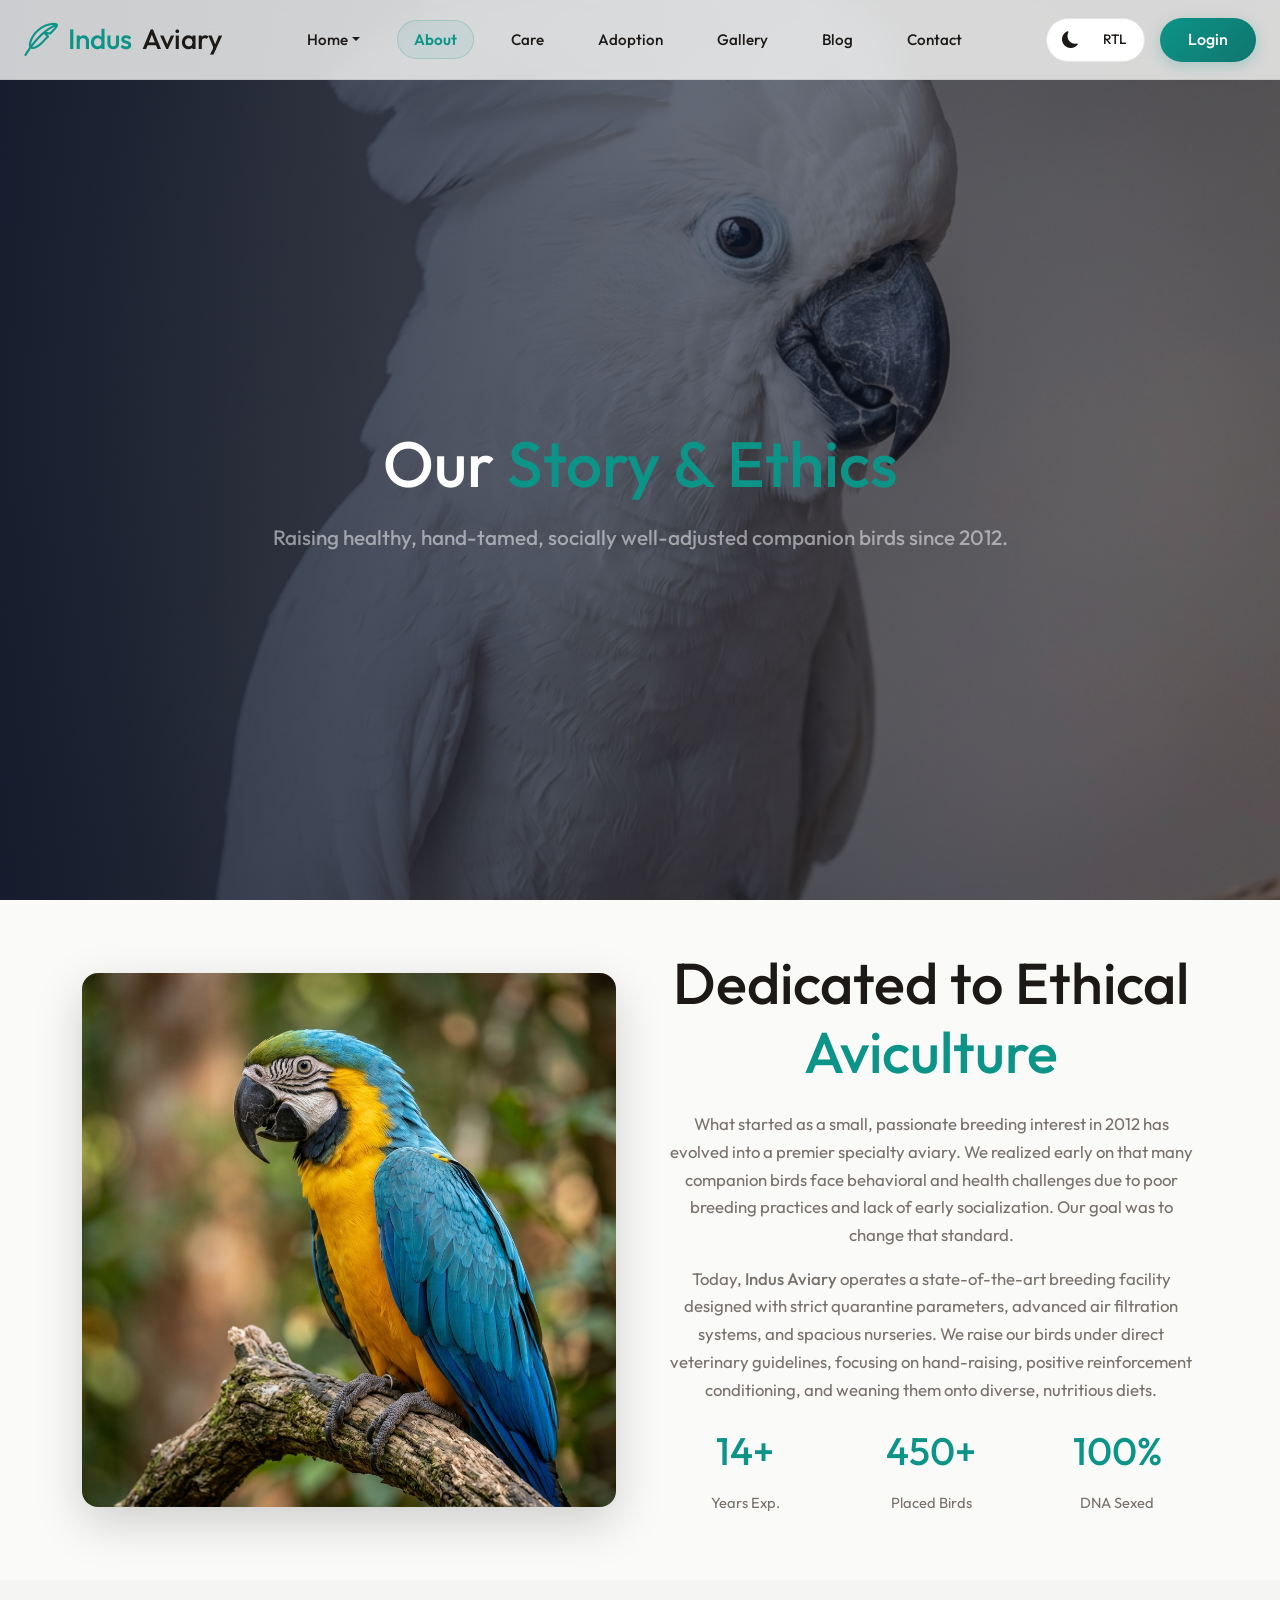
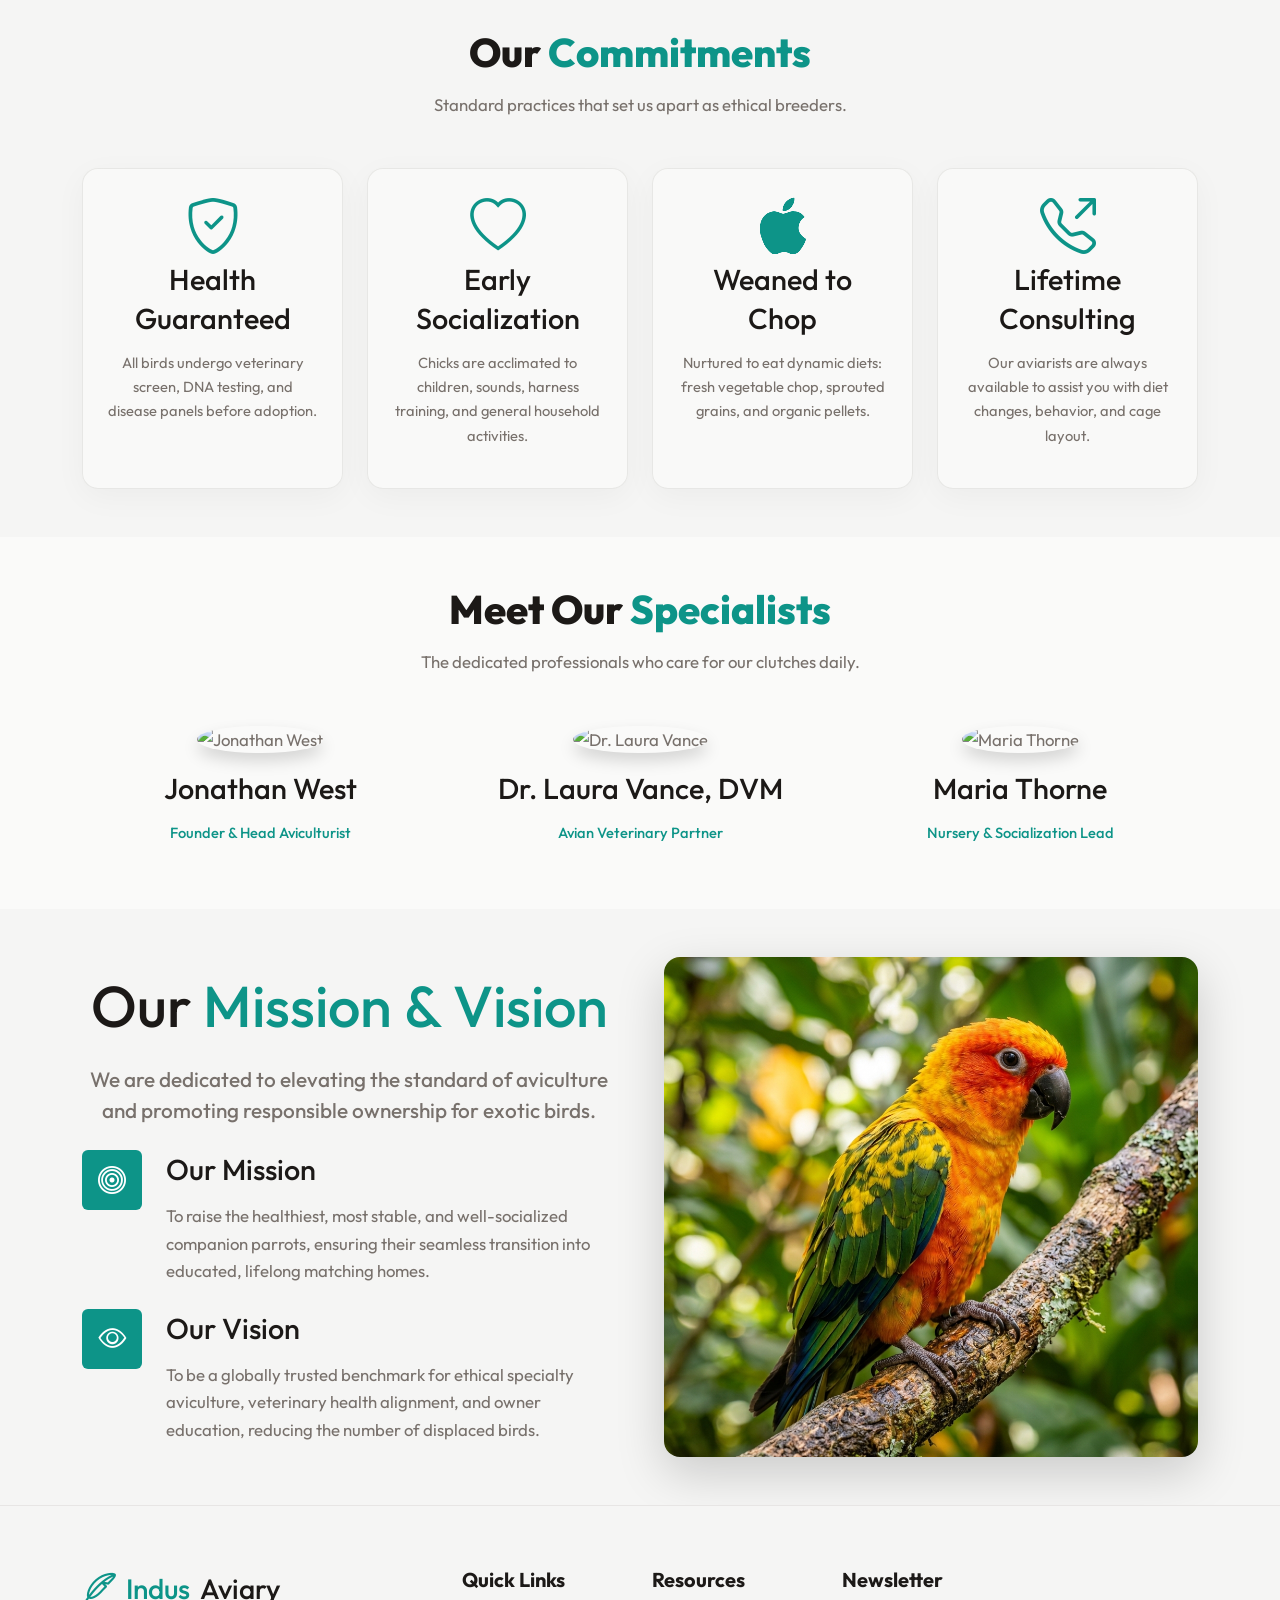
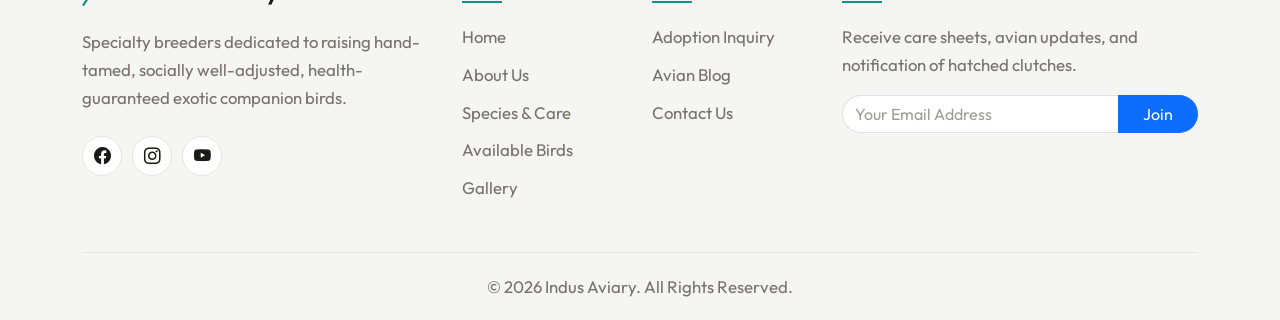
==== about.html @ 9514f10c "Initial commit: Exotic Bird & Parrot Breeding Specialty website" ====
<!DOCTYPE html>
<html lang="en" data-theme="light" dir="ltr">

<head>
    <meta charset="UTF-8">
    <meta name="viewport" content="width=device-width, initial-scale=1.0">
    <title>About Our Aviary & Breeding Ethics | Indus Aviary</title>
    <meta name="description" content="Learn about Indus Aviary's mission, our hand-raising protocols, our board-certified avian vet partnership, and our team.">

    <!-- Bootstrap 5 CSS -->
    <link href="https://cdn.jsdelivr.net/npm/bootstrap@5.3.0/dist/css/bootstrap.min.css" rel="stylesheet">
    <link rel="stylesheet" href="https://cdn.jsdelivr.net/npm/bootstrap-icons@1.11.1/font/bootstrap-icons.css">

    <!-- Custom CSS -->
    <link rel="stylesheet" href="css/style.css">
    <link rel="icon" type="image/svg+xml" href="favicon.svg">
</head>

<body class="page-about">
    <!-- Header -->
    <header class="header">
        <div class="container-fluid px-4 d-flex justify-content-between align-items-center">
            <a href="index.html" class="navbar-brand">
                <i class="bi bi-feather text-primary"></i> <span class="text-primary">Indus</span> <span class="text-main">Aviary</span>
            </a>

            <nav class="d-none d-lg-flex align-items-center">
                <ul class="d-flex align-items-center m-0 p-0" style="list-style:none; gap:20px;">
                    <li class="nav-item dropdown">
                        <a href="#" class="nav-link dropdown-toggle" id="homeDropdown" role="button" data-bs-toggle="dropdown" aria-expanded="false">Home</a>
                        <ul class="dropdown-menu border-0 shadow-sm" aria-labelledby="homeDropdown">
                            <li><a class="dropdown-item py-2 px-3 small" href="index.html">Home 1</a></li>
                            <li><a class="dropdown-item py-2 px-3 small" href="home-2.html">Home 2</a></li>
                        </ul>
                    </li>
                    <li><a href="about.html" class="nav-link active">About</a></li>
                    <li><a href="species.html" class="nav-link">Care</a></li>
                    <li><a href="available-birds.html" class="nav-link">Adoption</a></li>
                    <li><a href="gallery.html" class="nav-link">Gallery</a></li>
                    <li><a href="blog.html" class="nav-link">Blog</a></li>
                    <li><a href="contact.html" class="nav-link">Contact</a></li>
                </ul>
            </nav>

            <div class="header-actions">
                <div class="header-controls-group">
                    <button class="theme-toggle" aria-label="Toggle Theme"><i class="bi bi-moon-fill"></i></button>
                    <button class="rtl-toggle" aria-label="Toggle RTL">RTL</button>
                </div>
                <a href="login.html" class="btn-premium btn-sm">Login</a>
            </div>

            <!-- Mobile Menu Toggle -->
            <button class="btn btn-outline-primary d-lg-none" type="button" data-bs-toggle="offcanvas"
                data-bs-target="#mobileMenu">
                <i class="bi bi-list fs-3"></i>
            </button>
        </div>
    </header>

    <!-- Mobile Offcanvas Menu -->
    <div class="offcanvas offcanvas-end bg-main" tabindex="-1" id="mobileMenu">
        <div class="offcanvas-header border-bottom">
            <button type="button" class="btn-close" data-bs-dismiss="offcanvas"></button>
        </div>
        <div class="offcanvas-body">
            <ul class="nav flex-column gap-3 mb-4">
                <li class="nav-item"><a href="index.html" class="nav-link">Home 1</a></li>
                <li class="nav-item"><a href="home-2.html" class="nav-link">Home 2</a></li>
                <li class="nav-item"><a href="about.html" class="nav-link active">About</a></li>
                <li class="nav-item"><a href="species.html" class="nav-link">Species & Care</a></li>
                <li class="nav-item"><a href="available-birds.html" class="nav-link">Available Birds</a></li>
                <li class="nav-item"><a href="gallery.html" class="nav-link">Gallery</a></li>
                <li class="nav-item"><a href="blog.html" class="nav-link">Blog</a></li>
                <li class="nav-item"><a href="contact.html" class="nav-link">Contact</a></li>
                </ul>
            <div class="d-flex align-items-center justify-content-center gap-3 mb-3">
                <div class="header-controls-group">
                    <button class="theme-toggle" aria-label="Toggle Theme"><i class="bi bi-moon-fill"></i></button>
                    <button class="rtl-toggle" aria-label="Toggle RTL">RTL</button>
                </div>
            </div>
            <div class="d-flex flex-column gap-3">
                <a href="login.html" class="btn-premium w-100 text-center">Login</a>
            </div>
        </div>
    </div>

    <!-- Hero Banner -->
    <section class="hero-wrapper"
        style="background-image: url('images/umbrella.png'); min-height: 60vh;">
        <div class="hero-overlay"></div>
        <div class="container hero-content text-center pt-5 mt-5">
            <h1 class="display-3 fw-bold text-white fade-up">Our <span class="text-primary">Story & Ethics</span></h1>
            <p class="lead text-white-50 fade-up stagger-1">Raising healthy, hand-tamed, socially well-adjusted companion birds since 2012.</p>
        </div>
    </section>

    <!-- Company Story -->
    <section class="bg-main py-5 overflow-hidden">
        <div class="container">
            <div class="row align-items-center g-5">
                <div class="col-lg-6 fade-right">
                    <img src="images/macaw.png"
                        class="img-fluid rounded-4 shadow-lg" alt="Aviary Facility" loading="lazy" decoding="async">
                </div>
                <div class="col-lg-6 fade-left text-center">
                    <h2 class="fw-bold mb-4">Dedicated to Ethical <span class="text-primary">Aviculture</span></h2>
                    <p>What started as a small, passionate breeding interest in 2012 has evolved into a premier specialty aviary. We realized early on that many companion birds face behavioral and health challenges due to poor breeding practices and lack of early socialization. Our goal was to change that standard.</p>
                    <p>Today, <strong>Indus Aviary</strong> operates a state-of-the-art breeding facility designed with strict quarantine parameters, advanced air filtration systems, and spacious nurseries. We raise our birds under direct veterinary guidelines, focusing on hand-raising, positive reinforcement conditioning, and weaning them onto diverse, nutritious diets.</p>
                    <div class="row mt-4">
                        <div class="col-4">
                            <h3 class="text-primary fw-bold">14+</h3>
                            <p class="small text-muted">Years Exp.</p>
                        </div>
                        <div class="col-4">
                            <h3 class="text-primary fw-bold">450+</h3>
                            <p class="small text-muted">Placed Birds</p>
                        </div>
                        <div class="col-4">
                            <h3 class="text-primary fw-bold">100%</h3>
                            <p class="small text-muted">DNA Sexed</p>
                        </div>
                    </div>
                </div>
            </div>
        </div>
    </section>

    <!-- Why Choose Us -->
    <section class="bg-secondary py-5">
        <div class="container text-center">
            <div class="section-title fade-up">
                <h2>Our <span>Commitments</span></h2>
                <p>Standard practices that set us apart as ethical breeders.</p>
            </div>
            <div class="row g-4">
                <div class="col-lg-3 col-md-6 zoom-in stagger-1">
                    <div class="glass-card h-100">
                        <i class="bi bi-shield-check text-primary display-4 mb-3"></i>
                        <h5>Health Guaranteed</h5>
                        <p class="small text-muted">All birds undergo veterinary screen, DNA testing, and disease panels before adoption.</p>
                    </div>
                </div>
                <div class="col-lg-3 col-md-6 zoom-in stagger-2">
                    <div class="glass-card h-100">
                        <i class="bi bi-heart text-primary display-4 mb-3"></i>
                        <h5>Early Socialization</h5>
                        <p class="small text-muted">Chicks are acclimated to children, sounds, harness training, and general household activities.</p>
                    </div>
                </div>
                <div class="col-lg-3 col-md-6 zoom-in stagger-3">
                    <div class="glass-card h-100">
                        <i class="bi bi-apple text-primary display-4 mb-3"></i>
                        <h5>Weaned to Chop</h5>
                        <p class="small text-muted">Nurtured to eat dynamic diets: fresh vegetable chop, sprouted grains, and organic pellets.</p>
                    </div>
                </div>
                <div class="col-lg-3 col-md-6 zoom-in stagger-4">
                    <div class="glass-card h-100">
                        <i class="bi bi-telephone-outbound text-primary display-4 mb-3"></i>
                        <h5>Lifetime Consulting</h5>
                        <p class="small text-muted">Our aviarists are always available to assist you with diet changes, behavior, and cage layout.</p>
                    </div>
                </div>
            </div>
        </div>
    </section>

    <!-- Team & Operations -->
    <section class="bg-main py-5">
        <div class="container">
            <div class="section-title fade-up">
                <h2>Meet Our <span>Specialists</span></h2>
                <p>The dedicated professionals who care for our clutches daily.</p>
            </div>
            <div class="row g-4 text-center">
                <div class="col-md-4 fade-up stagger-1">
                    <img src="https://randomuser.me/api/portraits/men/75.jpg" class="rounded-circle mb-3 shadow"
                        style="width: 150px; height: 150px; object-fit: cover;" alt="Jonathan West">
                    <h5>Jonathan West</h5>
                    <p class="text-primary small fw-bold">Founder & Head Aviculturist</p>
                </div>
                <div class="col-md-4 fade-up stagger-2">
                    <img src="https://randomuser.me/api/portraits/women/44.jpg" class="rounded-circle mb-3 shadow"
                        style="width: 150px; height: 150px; object-fit: cover;" alt="Dr. Laura Vance">
                    <h5>Dr. Laura Vance, DVM</h5>
                    <p class="text-primary small fw-bold">Avian Veterinary Partner</p>
                </div>
                <div class="col-md-4 fade-up stagger-3">
                    <img src="https://randomuser.me/api/portraits/women/68.jpg" class="rounded-circle mb-3 shadow"
                        style="width: 150px; height: 150px; object-fit: cover;" alt="Maria Thorne">
                    <h5>Maria Thorne</h5>
                    <p class="text-primary small fw-bold">Nursery & Socialization Lead</p>
                </div>
            </div>
        </div>
    </section>

    <!-- Mission & Vision -->
    <section class="py-5 overflow-hidden bg-secondary">
        <div class="container">
            <div class="row g-5 align-items-center">
                <div class="col-lg-6 fade-right">
                    <h2 class="fw-bold mb-4 text-center">Our <span class="text-primary">Mission & Vision</span></h2>
                    <p class="lead text-muted mb-4 text-center">We are dedicated to elevating the standard of aviculture and promoting responsible ownership for exotic birds.</p>

                    <div class="d-flex mb-4">
                        <div class="bg-primary text-white rounded p-3 me-4 d-flex align-items-center justify-content-center"
                            style="width: 60px; height: 60px;">
                            <i class="bi bi-bullseye fs-3"></i>
                        </div>
                        <div>
                            <h4 class="fw-bold">Our Mission</h4>
                            <p class="text-muted mb-0">To raise the healthiest, most stable, and well-socialized companion parrots, ensuring their seamless transition into educated, lifelong matching homes.</p>
                        </div>
                    </div>

                    <div class="d-flex">
                        <div class="bg-primary text-white rounded p-3 me-4 d-flex align-items-center justify-content-center"
                            style="width: 60px; height: 60px;">
                            <i class="bi bi-eye fs-3"></i>
                        </div>
                        <div>
                            <h4 class="fw-bold">Our Vision</h4>
                            <p class="text-muted mb-0">To be a globally trusted benchmark for ethical specialty aviculture, veterinary health alignment, and owner education, reducing the number of displaced birds.</p>
                        </div>
                    </div>
                </div>
                <div class="col-lg-6 fade-left">
                    <img src="images/conure.png"
                        class="img-fluid rounded-4 shadow-lg w-100" style="height: 500px; object-fit: cover;"
                        alt="Sun Conure" loading="lazy" decoding="async">
                </div>
            </div>
        </div>
    </section>

    <!-- Footer -->
    <footer>
        <div class="container">
            <div class="row g-4">
                <div class="col-lg-4 col-md-6">
                    <a href="index.html" class="navbar-brand fs-3 fw-bold mb-3 d-block text-decoration-none">
                        <i class="bi bi-feather text-primary"></i> <span class="text-primary">Indus</span> <span class="text-main">Aviary</span>
                    </a>
                    <p class="mb-4">Specialty breeders dedicated to raising hand-tamed, socially well-adjusted, health-guaranteed exotic companion birds.</p>
                    <div class="social-icons">
                        <a href="#"><i class="bi bi-facebook"></i></a>
                        <a href="#"><i class="bi bi-instagram"></i></a>
                        <a href="#"><i class="bi bi-youtube"></i></a>
                    </div>
                </div>
                <div class="col-lg-2 col-md-6 footer-widget">
                    <h4>Quick Links</h4>
                    <ul class="footer-links">
                        <li><a href="index.html">Home</a></li>
                        <li><a href="about.html">About Us</a></li>
                        <li><a href="species.html">Species & Care</a></li>
                        <li><a href="available-birds.html">Available Birds</a></li>
                        <li><a href="gallery.html">Gallery</a></li>
                    </ul>
                </div>
                <div class="col-lg-2 col-md-6 footer-widget">
                    <h4>Resources</h4>
                    <ul class="footer-links">
                        <li><a href="adoption-inquiry.html">Adoption Inquiry</a></li>
                        <li><a href="blog.html">Avian Blog</a></li>
                        <li><a href="contact.html">Contact Us</a></li>
                    </ul>
                </div>
                <div class="col-lg-4 col-md-6 footer-widget">
                    <h4>Newsletter</h4>
                    <p>Receive care sheets, avian updates, and notification of hatched clutches.</p>
                    <form class="d-flex">
                        <input type="email" class="form-control rounded-start-pill border-end-0"
                            placeholder="Your Email Address" required>
                        <button type="submit" class="btn btn-primary rounded-end-pill px-4">Join</button>
                    </form>
                </div>
            </div>
            <div class="footer-bottom d-flex justify-content-center align-items-center flex-wrap">
                <p class="mb-0">&copy; 2026 Indus Aviary. All Rights Reserved.</p>
            </div>
        </div>
    </footer>

    <!-- Back to Top -->
    <button id="backToTop" aria-label="Back to Top"><i class="bi bi-arrow-up"></i></button>

    <script src="https://cdn.jsdelivr.net/npm/bootstrap@5.3.0/dist/js/bootstrap.bundle.min.js"></script>
    <script src="js/main.js"></script>
</body>

</html>
---- css/style.css ----
/* 
 * Indus Aviary — Exotic Bird & Parrot Breeding Specialty
 * Premium, Modern, Dark Mode Ready, Fully Responsive
 */

@import url('https://fonts.googleapis.com/css2?family=Outfit:wght@100..900&display=swap');

:root {
  /* Color Palette */
  --primary: #0D9488;
  --primary-hover: #0F766E;
  --secondary: #D97706;
  --accent: #F59E0B;
  --success: #16A34A;

  /* Light Theme Backgrounds */
  --bg-main: #FAFAF9;
  --bg-secondary: #F5F5F4;
  --bg-card: #FFFFFF;
  --text-main: #1C1917;
  --text-muted: #78716C;
  --border-color: #E7E5E4;

  /* Glassmorphism */
  --glass-bg: rgba(250, 250, 249, 0.8);
  --glass-border: rgba(28, 25, 23, 0.08);
  --glass-shadow: 0 8px 32px 0 rgba(28, 25, 23, 0.04);

  /* Miscellaneous */
  --font-family: 'Outfit', sans-serif;
  --transition: all 0.3s cubic-bezier(0.4, 0, 0.2, 1);
  --header-height: 80px;
}

[data-theme="dark"] {
  --bg-main: #1C1917;
  --bg-secondary: #292524;
  --bg-card: #292524;
  --text-main: #F5F5F4;
  --text-muted: #A8A29E;
  --border-color: #44403C;

  --glass-bg: rgba(28, 25, 23, 0.85);
  --glass-border: rgba(250, 250, 249, 0.08);
  --glass-shadow: 0 8px 32px 0 rgba(0, 0, 0, 0.3);
}

/* Global Styles */
* {
  margin: 0;
  padding: 0;
  box-sizing: border-box;
  font-family: var(--font-family);
}

html {
  font-size: 16px;
  /* standard base font size */
}

html,
body {
  background-color: var(--bg-main);
  color: var(--text-main);
  transition: background-color 0.3s ease, color 0.3s ease;
  overflow-x: hidden;
  width: 100%;
}

a {
  text-decoration: none;
  color: inherit;
  transition: var(--transition);
}

ul {
  list-style: none;
  padding: 0;
  margin: 0;
}

/* Typography System */
h1,
.h1 {
  font-family: var(--font-family);
  font-weight: 580;
  /* Max weight — never 600+ */
  font-size: clamp(3.0rem, 8vw, 4.5rem);
  line-height: 1.15;
  color: var(--text-main);
  margin-bottom: 1.2rem;
}

@media (min-width: 1200px) {

  h1,
  .h1 {
    font-size: 5.0rem;
    /* 4.5 to 6 range */
  }
}

h2,
.h2 {
  font-family: var(--font-family);
  font-weight: 540;
  /* Max weight — never 600+ */
  font-size: clamp(2.2rem, 5vw, 3.2rem);
  line-height: 1.2;
  color: var(--text-main);
  margin-bottom: 1rem;
}

@media (min-width: 1200px) {

  h2,
  .h2 {
    font-size: 3.6rem;
    /* 3 to 4.5 range */
  }
}

h3,
.h3 {
  font-family: var(--font-family);
  font-weight: 520;
  /* Max weight — never 600+ */
  font-size: clamp(1.8rem, 4vw, 2.2rem);
  line-height: 1.25;
  color: var(--text-main);
  margin-bottom: 1rem;
}

@media (min-width: 1200px) {

  h3,
  .h3 {
    font-size: 2.4rem;
    /* 2 to 3 range */
  }
}

h4,
.h4,
h5,
.h5,
h6,
.h6 {
  font-family: var(--font-family);
  font-weight: 500;
  /* Subheading level */
  font-size: clamp(1.4rem, 3vw, 1.8rem);
  line-height: 1.35;
  color: var(--text-main);
  margin-bottom: 0.8rem;
}

p,
body,
.body-text {
  font-family: var(--font-family);
  font-weight: 410;
  /* Comfortable reading range: 400-430 */
  font-size: 1.05rem;
  /* Comfortable reading: 14-19px (16.8px) */
  line-height: 1.65;
  color: var(--text-muted);
}

.lead,
.subheading-text {
  font-family: var(--font-family);
  font-weight: 470;
  /* Slightly heavier than body: 450-500 */
  font-size: 1.3rem;
  /* 18-24px (20.8px) */
  line-height: 1.5;
  color: var(--text-muted);
}

strong,
b,
.fw-bold {
  font-weight: 500 !important;
  /* Max weight for inline emphasis is 500 */
}

/* Utilities */
.text-primary {
  color: var(--primary) !important;
}

.text-secondary {
  color: var(--secondary) !important;
}

.text-main {
  color: var(--text-main) !important;
}

.text-muted {
  color: var(--text-muted) !important;
}

.bg-primary {
  background-color: var(--primary) !important;
}

.bg-secondary {
  background-color: var(--bg-secondary) !important;
}

.bg-main {
  background-color: var(--bg-main) !important;
}

.bg-card {
  background-color: var(--bg-card) !important;
}

@media (min-width: 768px) {
  .w-md-50 {
    width: 50% !important;
  }
}

/* Forms */
.form-control,
.form-select {
  color: var(--text-main) !important;
}

.form-select option {
  background-color: var(--bg-card) !important;
  color: var(--text-main) !important;
}

[data-theme="dark"] .form-select {
  background-image: url("data:image/svg+xml,%3csvg xmlns='http://www.w3.org/2000/svg' viewBox='0 0 16 16'%3e%3cpath fill='none' stroke='%23f5f5f4' stroke-linecap='round' stroke-linejoin='round' stroke-width='2' d='m2 5 6 6 6-6'/%3e%3c/svg%3e") !important;
}

.form-control::placeholder {
  color: var(--text-muted) !important;
  opacity: 0.7;
}

.form-control:focus,
.form-select:focus {
  color: var(--text-main) !important;
  box-shadow: none;
  border-color: var(--primary);
}

/* Cards */
.card {
  color: var(--text-main) !important;
}

.card-title {
  color: var(--text-main) !important;
}

/* Buttons */
.btn-premium {
  background: linear-gradient(135deg, var(--primary), var(--primary-hover));
  color: #fff;
  border: none;
  padding: 12px 28px;
  border-radius: 50px;
  font-weight: 510;
  /* Button text: 500-520 */
  font-size: 1rem;
  /* 0.9-1.2rem range */
  position: relative;
  overflow: hidden;
  z-index: 1;
  box-shadow: 0 4px 15px rgba(13, 148, 136, 0.25);
  transition: var(--transition);
  display: inline-block;
  cursor: pointer;
}

.btn-premium::before {
  content: '';
  position: absolute;
  top: 0;
  left: 0;
  width: 100%;
  height: 100%;
  background: linear-gradient(135deg, var(--primary-hover), var(--primary));
  z-index: -1;
  transition: opacity 0.3s ease;
  opacity: 0;
}

.btn-premium:hover {
  transform: translateY(-2px);
  box-shadow: 0 8px 25px rgba(13, 148, 136, 0.35);
  color: #fff;
}

.btn-premium:hover::before {
  opacity: 1;
}

.btn-outline-premium {
  background: transparent;
  color: var(--primary);
  border: 2px solid var(--primary);
  padding: 10px 26px;
  border-radius: 50px;
  font-weight: 510;
  /* Button text: 500-520 */
  font-size: 1rem;
  /* 0.9-1.2rem range */
  transition: var(--transition);
  cursor: pointer;
}

.btn-outline-premium:hover {
  background: var(--primary);
  color: #fff;
  transform: translateY(-2px);
}

/* Glass Cards */
.glass-card {
  background: var(--glass-bg);
  backdrop-filter: blur(10px);
  -webkit-backdrop-filter: blur(10px);
  border: 1px solid var(--glass-border);
  box-shadow: var(--glass-shadow);
  border-radius: 16px;
  padding: 24px;
  transition: var(--transition);
}

.glass-card:hover {
  transform: translateY(-5px);
}

/* Header */
.header {
  position: fixed;
  top: 0;
  left: 0;
  width: 100%;
  height: var(--header-height);
  background: var(--glass-bg);
  backdrop-filter: blur(15px);
  -webkit-backdrop-filter: blur(15px);
  border-bottom: 1px solid var(--glass-border);
  z-index: 1000;
  transition: var(--transition);
  display: flex;
  align-items: center;
}

.navbar-brand {
  font-family: var(--font-family) !important;
  font-weight: 500 !important;
  font-size: 1.75rem !important;
  /* Matches fs-3 */
  color: var(--primary) !important;
  display: inline-flex !important;
  align-items: center !important;
  gap: 10px !important;
  flex-shrink: 0;
  text-decoration: none !important;
}

.navbar-brand i {
  font-size: 1.2em !important;
  line-height: 1 !important;
  display: inline-flex !important;
  align-items: center !important;
}

/* Breakpoints for brand logo and name size consistency (1024px, 768px, 360px) */
@media (max-width: 1024px) {
  .navbar-brand {
    font-size: 1.5rem !important;
  }
}

@media (max-width: 768px) {
  .navbar-brand {
    font-size: 1.35rem !important;
  }
}

@media (max-width: 360px) {
  .navbar-brand {
    font-size: 1.2rem !important;
    gap: 8px !important;
  }
}

.header .nav-link {
  color: var(--text-main) !important;
  font-weight: 500;
  font-size: 0.95rem;
  padding: 6px 16px !important;
  border-radius: 30px;
  transition: var(--transition);
  display: inline-flex;
  align-items: center;
  border: 1px solid transparent;
}

.header .nav-link:hover {
  background-color: rgba(13, 148, 136, 0.05);
  color: var(--primary) !important;
}

.header .nav-link.active {
  background-color: rgba(13, 148, 136, 0.08) !important;
  border-color: rgba(13, 148, 136, 0.2) !important;
  color: var(--primary) !important;
  font-weight: 600;
}

[data-theme="dark"] .header .nav-link:hover {
  background-color: rgba(13, 148, 136, 0.1);
}

[data-theme="dark"] .header .nav-link.active {
  background-color: rgba(13, 148, 136, 0.15) !important;
  border-color: rgba(13, 148, 136, 0.3) !important;
}

/* Header Toggles & Buttons */
.header-actions {
  display: flex;
  align-items: center;
  gap: 15px;
}

.header .btn-premium {
  height: 44px;
  display: inline-flex;
  align-items: center;
  justify-content: center;
  padding-top: 0;
  padding-bottom: 0;
  box-sizing: border-box;
}

/* Header Controls Group (Border around RTL and Theme Toggle) */
.header-controls-group {
  display: inline-flex;
  align-items: center;
  gap: 4px;
  border: 1px solid var(--border-color);
  padding: 4px 6px;
  border-radius: 50px;
  background: var(--bg-card);
  transition: var(--transition);
  height: 44px;
  box-sizing: border-box;
}

.header-controls-group .theme-toggle,
.header-controls-group .rtl-toggle {
  background: transparent !important;
  border: none !important;
  color: var(--text-main) !important;
  cursor: pointer;
  display: inline-flex;
  align-items: center;
  justify-content: center;
  transition: var(--transition);
  box-shadow: none !important;
}

.header-controls-group .theme-toggle {
  width: 34px;
  height: 34px;
  border-radius: 50% !important;
  font-size: 1.05rem;
}

.header-controls-group .rtl-toggle {
  height: 34px;
  padding: 0 12px;
  border-radius: 50px !important;
  font-weight: 500;
  font-size: 0.85rem;
  line-height: 1;
}

.header-controls-group .theme-toggle:hover,
.header-controls-group .rtl-toggle:hover {
  background-color: var(--primary) !important;
  color: #fff !important;
  transform: translateY(0) !important;
}

.theme-toggle,
.rtl-toggle {
  background: transparent;
  border: none;
  font-size: 1.2rem;
  color: var(--text-main);
  cursor: pointer;
  transition: var(--transition);
}

.theme-toggle:hover,
.rtl-toggle:hover {
  color: var(--primary);
}

/* Mobile Menu & Responsiveness */
@media (max-width: 1199px) {
  .header nav ul {
    gap: 8px !important;
  }

  .header .nav-link {
    font-size: 0.9rem;
    padding: 4px 8px;
  }

  .header-actions {
    gap: 6px;
  }

  .header .btn-premium {
    padding: 0 14px;
    font-size: 0.9rem;
    height: 38px;
    display: inline-flex;
    align-items: center;
    justify-content: center;
    box-sizing: border-box;
  }

  .header-controls-group {
    height: 38px;
    padding: 2px 4px;
  }

  .header-controls-group .theme-toggle {
    width: 32px;
    height: 32px;
    font-size: 0.95rem;
  }

  .header-controls-group .rtl-toggle {
    height: 32px;
    padding: 0 10px;
    font-size: 0.8rem;
  }
}

@media (max-width: 991px) {
  .header-actions {
    display: none;
    /* Hide in normal flow on mobile */
  }
}

/* Offcanvas Hamburger Menu Styling */
.offcanvas-body .nav {
  align-items: center;
}

.offcanvas-body .nav-item {
  width: 100%;
  text-align: center;
}

.offcanvas-body .nav-link {
  display: block;
  padding: 12px;
  border: 1px solid var(--border-color);
  border-radius: 8px;
  color: var(--text-main);
  font-weight: 480;
  transition: var(--transition);
}

.offcanvas-body .nav-link:hover {
  border-color: var(--primary);
  color: var(--primary);
  background-color: rgba(13, 148, 136, 0.02);
}

.offcanvas-body .nav-link.active {
  background-color: rgba(13, 148, 136, 0.08) !important;
  border-color: var(--primary) !important;
  color: var(--primary) !important;
  font-weight: 510;
}

/* Offcanvas hamburger menu equal length (width) & height alignment */
.offcanvas-body .header-controls-group {
  width: 100% !important;
  display: flex !important;
  align-items: center !important;
  justify-content: space-between !important;
  height: 48px !important;
  padding: 4px 6px !important;
  border-radius: 50px !important;
  box-sizing: border-box !important;
  margin: 0 auto;
}

.offcanvas-body .header-controls-group .theme-toggle,
.offcanvas-body .header-controls-group .rtl-toggle {
  flex: 1 !important;
  height: 38px !important;
  display: inline-flex !important;
  align-items: center !important;
  justify-content: center !important;
  border-radius: 50px !important;
  font-size: 0.95rem !important;
}

.offcanvas-body .header-controls-group .theme-toggle {
  width: auto !important;
}

.offcanvas-body .btn-premium {
  height: 48px !important;
  display: inline-flex !important;
  align-items: center !important;
  justify-content: center !important;
  padding-top: 0 !important;
  padding-bottom: 0 !important;
  box-sizing: border-box !important;
}

/* RTL Support */
[dir="rtl"] {
  text-align: right;
}

/* Sections */
section {
  padding: 80px 0;
  position: relative;
}

.section-title {
  text-align: center;
  margin-bottom: 50px;
}

.section-title h2 {
  font-size: 2.5rem;
  font-weight: 800;
  margin-bottom: 15px;
}

.section-title h2 span {
  color: var(--primary);
}

.section-title p {
  max-width: 600px;
  margin: 0 auto;
}

/* Hero Template */
.hero-wrapper {
  padding-top: var(--header-height);
  min-height: 100vh;
  display: flex;
  align-items: center;
  position: relative;
  background-size: cover;
  background-position: center;
}

.hero-overlay {
  position: absolute;
  top: 0;
  left: 0;
  width: 100%;
  height: 100%;
  background: linear-gradient(to right, rgba(15, 23, 42, 0.9), rgba(15, 23, 42, 0.4));
  z-index: 1;
}

.hero-content {
  position: relative;
  z-index: 2;
}

/* Footer */
footer {
  background-color: var(--bg-secondary);
  padding: 60px 0 20px;
  border-top: 1px solid var(--border-color);
}

.footer-widget h4 {
  font-size: 1.25rem;
  font-weight: 700;
  margin-bottom: 20px;
  position: relative;
  padding-bottom: 10px;
}

.footer-widget h4::after {
  content: '';
  position: absolute;
  bottom: 0;
  left: 0;
  width: 40px;
  height: 2px;
  background: var(--primary);
}

[dir="rtl"] .footer-widget h4::after {
  left: auto;
  right: 0;
}

.footer-links li {
  margin-bottom: 10px;
}

.footer-links li a:hover {
  color: var(--primary);
  padding-left: 5px;
}

[dir="rtl"] .footer-links li a:hover {
  padding-left: 0;
  padding-right: 5px;
}

.social-icons {
  display: flex;
  gap: 10px;
}

.social-icons a {
  display: inline-flex;
  align-items: center;
  justify-content: center;
  width: 40px;
  height: 40px;
  border-radius: 50%;
  background: var(--bg-card);
  color: var(--text-main);
  border: 1px solid var(--border-color);
  transition: var(--transition);
}

.social-icons a:hover {
  background: var(--primary);
  color: #fff;
  border-color: var(--primary);
  transform: translateY(-3px);
}

.footer-bottom {
  margin-top: 40px;
  padding-top: 20px;
  border-top: 1px solid var(--border-color);
  text-align: center;
}

#backToTop {
  position: fixed;
  bottom: 30px;
  right: 30px;
  width: 45px;
  height: 45px;
  background: var(--primary);
  color: #fff;
  border: none;
  border-radius: 50%;
  display: flex;
  align-items: center;
  justify-content: center;
  cursor: pointer;
  opacity: 0;
  visibility: hidden;
  transition: var(--transition);
  z-index: 99;
  box-shadow: 0 4px 10px rgba(0, 0, 0, 0.2);
}

#backToTop.show {
  opacity: 1;
  visibility: visible;
}

#backToTop:hover {
  background: var(--primary-hover);
  transform: translateY(-3px);
}

[dir="rtl"] #backToTop {
  right: auto;
  left: 30px;
}

/* Animations Core Classes */
.fade-up {
  opacity: 0;
  transform: translateY(30px);
  transition: opacity 0.6s ease-out, transform 0.6s ease-out;
}

.fade-up.in-view {
  opacity: 1;
  transform: translateY(0);
}

.zoom-in {
  opacity: 0;
  transform: scale(0.9);
  transition: opacity 0.6s ease-out, transform 0.6s ease-out;
}

.zoom-in.in-view {
  opacity: 1;
  transform: scale(1);
}

.fade-left {
  opacity: 0;
  transform: translateX(-30px);
  transition: opacity 0.6s ease-out, transform 0.6s ease-out;
}

.fade-left.in-view {
  opacity: 1;
  transform: translateX(0);
}

.fade-right {
  opacity: 0;
  transform: translateX(30px);
  transition: opacity 0.6s ease-out, transform 0.6s ease-out;
}

.fade-right.in-view {
  opacity: 1;
  transform: translateX(0);
}

.stagger-1 {
  transition-delay: 0.1s;
}

.stagger-2 {
  transition-delay: 0.2s;
}

.stagger-3 {
  transition-delay: 0.3s;
}

.stagger-4 {
  transition-delay: 0.4s;
}

/* Accordion Theme Fix */
.accordion {
  --bs-accordion-color: var(--text-main);
  --bs-accordion-bg: transparent;
  --bs-accordion-btn-color: var(--text-main);
  --bs-accordion-btn-bg: transparent;
  --bs-accordion-active-color: var(--primary);
  --bs-accordion-active-bg: rgba(13, 148, 136, 0.05);
  --bs-accordion-border-color: var(--border-color);
}

.accordion-button:focus {
  box-shadow: none;
}

[data-theme="dark"] .accordion-button::after {
  filter: invert(1);
}

[data-theme="dark"] .accordion-button:not(.collapsed)::after {
  filter: none;
}

/* Dropdown Menu styling */
@media (min-width: 992px) {
  .nav-item.dropdown:hover .dropdown-menu {
    display: block;
    margin-top: 0 !important;
  }
}

.dropdown-menu {
  background: var(--bg-card) !important;
  border: 1px solid var(--border-color) !important;
  border-radius: 12px !important;
  box-shadow: var(--glass-shadow) !important;
  margin-top: 10px !important;
  padding: 8px 0;
}

.dropdown-item {
  color: var(--text-main) !important;
  font-weight: 450;
  transition: var(--transition);
}

.dropdown-item:hover,
.dropdown-item.active {
  background-color: rgba(13, 148, 136, 0.08) !important;
  color: var(--primary) !important;
}

/* Authentication Page Styles */
.auth-wrapper {
  min-height: 100vh;
  display: flex;
  align-items: center;
  justify-content: center;
  position: relative;
  background: var(--bg-main);
  background-image: radial-gradient(circle at 80% 20%, rgba(13, 148, 136, 0.07), transparent 45%),
    radial-gradient(circle at 20% 80%, rgba(217, 119, 6, 0.05), transparent 45%);
  padding: 80px 20px;
}

/* Auth Controls (Theme and RTL) at Top Right */
.auth-controls {
  position: absolute;
  top: 20px;
  right: 20px;
  z-index: 1050;
  display: flex;
  align-items: center;
  gap: 12px;
}

[dir="rtl"] .auth-controls {
  right: auto;
  left: 20px;
}

.btn-auth-action {
  background: var(--bg-card);
  border: 1px solid var(--border-color);
  color: var(--text-main);
  width: 44px;
  height: 44px;
  border-radius: 50%;
  display: flex;
  align-items: center;
  justify-content: center;
  cursor: pointer;
  box-shadow: 0 4px 12px rgba(0, 0, 0, 0.05);
  transition: var(--transition);
}

.btn-auth-action.theme-toggle,
.btn-auth-action.rtl-toggle {
  background: var(--bg-card) !important;
  border: 1px solid var(--border-color) !important;
  font-size: 1rem !important;
  color: var(--text-main) !important;
  width: 44px !important;
  height: 44px !important;
  border-radius: 50% !important;
  display: flex !important;
  align-items: center !important;
  justify-content: center !important;
  box-shadow: 0 4px 12px rgba(0, 0, 0, 0.05) !important;
}

.btn-auth-action.theme-toggle:hover,
.btn-auth-action.rtl-toggle:hover {
  background: var(--primary) !important;
  color: #fff !important;
  border-color: var(--primary) !important;
  transform: translateY(-2px) !important;
}

.btn-auth-action.rtl-toggle {
  font-size: 0.8rem !important;
  font-weight: 600 !important;
}

.auth-card {
  max-width: 480px;
  width: 100%;
}

.auth-card a {
  transition: var(--transition);
}

.auth-card a:hover {
  color: var(--primary-hover) !important;
  text-decoration: underline !important;
}

.auth-card a.navbar-brand:hover {
  text-decoration: none !important;
  opacity: 0.9;
}

.auth-card a.navbar-brand i {
  transition: var(--transition);
}

.auth-card a.navbar-brand:hover i {
  transform: scale(1.1) rotate(5deg);
}

.password-field-wrapper {
  position: relative;
}

.password-toggle-btn {
  position: absolute;
  right: 15px;
  top: 50%;
  transform: translateY(-50%);
  border: none;
  background: transparent;
  color: var(--text-muted);
  cursor: pointer;
  z-index: 10;
  transition: color 0.2s ease, transform 0.2s ease;
}

.password-toggle-btn:hover {
  color: var(--primary) !important;
  transform: translateY(-50%) scale(1.15);
}

[dir="rtl"] .password-toggle-btn {
  right: auto;
  left: 15px;
}

[dir="rtl"] .password-toggle-btn:hover {
  transform: translateY(-50%) scale(1.15);
}

.social-login-btn {
  background: var(--bg-secondary);
  border: 1px solid var(--border-color);
  color: var(--text-main);
  padding: 10px 20px;
  border-radius: 50px;
  font-weight: 500;
  display: inline-flex;
  align-items: center;
  justify-content: center;
  gap: 10px;
  width: 100%;
  transition: var(--transition);
}

.social-login-btn i {
  transition: transform 0.2s ease;
}

.social-login-btn:hover {
  background: rgba(13, 148, 136, 0.05) !important;
  border-color: var(--primary) !important;
  color: var(--primary) !important;
  transform: translateY(-2px);
}

.social-login-btn:hover i {
  transform: scale(1.2);
}

/* Pricing Featured Card - Mobile Fix */
@media (max-width: 991px) {
  .glass-card[style*="scale(1.05)"] {
    transform: scale(1) !important;
  }
}

/* Hero Floating Element Animation */
@keyframes float {
  0% {
    transform: translateY(0px);
  }

  50% {
    transform: translateY(-20px);
  }

  100% {
    transform: translateY(0px);
  }
}

/* CTA Glow Pulse Animation */
@keyframes glowPulse {
  0% {
    box-shadow: 0 0 15px rgba(13, 148, 136, 0.2);
  }

  100% {
    box-shadow: 0 0 40px rgba(13, 148, 136, 0.5);
  }
}

/* Responsive Footer heading limits & BackToTop overrides */
@media (max-width: 1200px) {
  .footer-widget h4 {
    font-size: 1.1rem !important;
  }
}

@media (max-width: 576px) {
  #backToTop {
    bottom: 15px !important;
    right: 15px !important;
    width: 38px !important;
    height: 38px !important;
    font-size: 0.9rem !important;
  }

  [dir="rtl"] #backToTop {
    right: auto !important;
    left: 15px !important;
  }

  .footer-bottom {
    padding-left: 45px !important;
    padding-right: 45px !important;
  }
}

/* ==========================================================================
   Education & Details Page Centering Tweaks
   ========================================================================== */

/* Center all content on Education (blog.html) page */
.page-education #articlesGrid .glass-card,
.page-education #articlesGrid .card {
  text-align: center !important;
}

.page-education #articlesGrid .glass-card .p-4,
.page-education #articlesGrid .card .card-body {
  display: flex !important;
  flex-direction: column !important;
  align-items: center !important;
  justify-content: center !important;
  text-align: center !important;
}

.page-education #articlesGrid .position-absolute.z-2 {
  display: flex !important;
  flex-direction: column !important;
  align-items: center !important;
  text-align: center !important;
}

.page-education #articlesGrid .position-absolute.z-2 .d-flex {
  justify-content: center !important;
}

.page-education #articlesGrid .card .p-4.pt-0 {
  text-align: center !important;
}

/* Increase the image card height on education page (responsive overrides) */
/* Default / Desktop (e.g. 1440px) */
.page-education #articlesGrid .card-img-top,
.page-education #articlesGrid .glass-card img:not(.rounded-circle) {
  height: 440px !important;
  object-fit: cover !important;
}

.page-education #articlesGrid .col-lg-8 .glass-card {
  min-height: 640px !important;
}

/* Tablet (around 768px) */
@media (max-width: 991px) {

  .page-education #articlesGrid .card-img-top,
  .page-education #articlesGrid .glass-card img:not(.rounded-circle) {
    height: 480px !important;
  }

  .page-education #articlesGrid .col-lg-4 img {
    height: 520px !important;
    /* Specific increase for Understanding Parrot Body Language image */
  }

  .page-education #articlesGrid .col-lg-8 .glass-card {
    min-height: 600px !important;
  }
}

/* Mobile (around 360px) */
@media (max-width: 576px) {

  .page-education #articlesGrid .card-img-top,
  .page-education #articlesGrid .glass-card img:not(.rounded-circle) {
    height: 350px !important;
  }

  .page-education #articlesGrid .col-lg-8 .glass-card {
    min-height: 490px !important;
  }
}

/* Center all headings, subheadings, and card content on Blog Details (blog-details.html) page */
.page-blog-details .glass-card {
  text-align: center !important;
}

.page-blog-details .glass-card h2,
.page-blog-details .glass-card h5,
.page-blog-details .glass-card h6,
.page-blog-details .glass-card p,
.page-blog-details .glass-card span {
  text-align: center !important;
}

.page-blog-details .glass-card ul {
  list-style-position: inside !important;
  padding-left: 0 !important;
  text-align: center !important;
}

.page-blog-details .glass-card li {
  text-align: center !important;
}

.page-blog-details .glass-card blockquote {
  text-align: center !important;
}

.page-blog-details .glass-card blockquote footer {
  text-align: center !important;
}

/* Sidebar navigation menu links: left-aligned (straight vertical line) */
.page-blog-details #guidesSidebar .nav-link {
  text-align: left !important;
  justify-content: flex-start !important;
  display: flex !important;
  align-items: center !important;
}

[dir="rtl"] .page-blog-details #guidesSidebar .nav-link {
  text-align: right !important;
  justify-content: flex-end !important;
}

/* Sidebar Need Expert Help button: single line at 1024px */
.page-blog-details .col-lg-3 .btn-premium {
  white-space: nowrap !important;
  padding-left: 10px !important;
  padding-right: 10px !important;
  font-size: 0.85rem !important;
  display: inline-flex !important;
  align-items: center !important;
  justify-content: center !important;
}

.page-blog-details .article-panel {
  text-align: center !important;
}

.page-blog-details .article-panel img {
  display: block !important;
  margin: 0 auto 1.5rem auto !important;
  height: 650px !important;
  object-fit: cover !important;
  width: 100% !important;
}

@media (max-width: 991px) {
  .page-blog-details .article-panel img {
    height: 540px !important;
  }
}

@media (max-width: 576px) {
  .page-blog-details .article-panel img {
    height: 340px !important;
  }
}

@media (min-width: 992px) {

  .page-blog-details #trainingPanel img,
  .page-blog-details #hormonesPanel img {
    height: 780px !important;
  }
}

.page-blog-details .article-panel .bg-secondary,
.page-blog-details .article-panel .border-danger {
  text-align: center !important;
}

.page-blog-details .article-panel .bg-secondary ul,
.page-blog-details .article-panel .border-danger ul {
  list-style-position: inside !important;
  padding-left: 0 !important;
}

/* Center all headings, subheadings, and content on Species Details (species-details.html) page */
.page-species-details h2,
.page-species-details h5,
.page-species-details p,
.page-species-details span,
.page-species-details .small {
  text-align: center !important;
}

.page-species-details .badge {
  display: inline-block !important;
  margin: 0 auto 1rem auto !important;
}

.page-species-details .mt-4 {
  display: flex !important;
  justify-content: center !important;
  gap: 15px !important;
}

.page-species-details .fade-left img,
.page-species-details .fade-right img {
  display: block !important;
  margin: 0 auto !important;
  height: 650px !important;
  object-fit: cover !important;
  width: 100% !important;
}

@media (max-width: 991px) {

  .page-species-details .fade-left img,
  .page-species-details .fade-right img {
    height: 540px !important;
  }
}

@media (max-width: 576px) {

  .page-species-details .fade-left img,
  .page-species-details .fade-right img {
    height: 340px !important;
  }
}

/* Subpages Hero Height Increase overrides */
.page-about .hero-wrapper {
  min-height: 900px !important;
}

.page-care .hero-wrapper {
  min-height: 900px !important;
}

.page-adoption .hero-wrapper {
  min-height: 900px !important;
}

.page-gallery .hero-wrapper {
  min-height: 900px !important;
}

.page-education .hero-wrapper {
  min-height: 900px !important;
}

.page-contact .hero-wrapper {
  min-height: 900px !important;
}

/* Decrease hero section height on mobile (360px viewport) */
@media (max-width: 600px) {

  .page-about .hero-wrapper,
  .page-care .hero-wrapper,
  .page-adoption .hero-wrapper,
  .page-gallery .hero-wrapper,
  .page-education .hero-wrapper,
  .page-contact .hero-wrapper {
    min-height: 360px !important;
  }
}

/* Subpages Hero Height Increase overrides for Details Pages */
.page-species-details .hero-wrapper,
.page-blog-details .hero-wrapper {
  min-height: 900px !important;
}

/* Decrease hero section height on mobile (360px viewport) for Details Pages */
@media (max-width: 600px) {

  .page-species-details .hero-wrapper,
  .page-blog-details .hero-wrapper {
    min-height: 360px !important;
  }
}

/* Hide headers and footers on details pages to show only contents */
.page-species-details header,
.page-species-details footer,
.page-species-details #mobileMenu,
.page-blog-details header,
.page-blog-details footer,
.page-blog-details #mobileMenu {
  display: none !important;
}

/* Premium Glassmorphism Modal for Details Popups */
#detailsPopupModal {
  position: fixed;
  top: 0;
  left: 0;
  width: 100%;
  height: 100%;
  background: rgba(15, 23, 42, 0.4);
  backdrop-filter: blur(15px);
  -webkit-backdrop-filter: blur(15px);
  z-index: 2000;
  display: none;
  opacity: 0;
  transition: opacity 0.3s ease;
  justify-content: center;
  align-items: center;
  padding: 20px;
}

#detailsPopupModal.show {
  display: flex;
  opacity: 1;
}

#detailsPopupModal .modal-container {
  width: 90%;
  max-width: 1200px;
  height: 85%;
  background: var(--bg-main);
  border: 1px solid var(--border-color);
  border-radius: 16px;
  box-shadow: var(--glass-shadow);
  position: relative;
  overflow: hidden;
  display: flex;
  flex-direction: column;
  transform: scale(0.9);
  transition: transform 0.3s cubic-bezier(0.34, 1.56, 0.64, 1);
}

#detailsPopupModal.show .modal-container {
  transform: scale(1);
}

#detailsPopupModal iframe {
  width: 100%;
  height: 100%;
  border: none;
  border-radius: 16px;
  background: var(--bg-main);
}

#detailsPopupModal .modal-close-btn {
  position: absolute;
  top: 15px;
  right: 15px;
  width: 40px;
  height: 40px;
  border-radius: 50%;
  background: rgba(15, 23, 42, 0.7);
  color: #fff;
  border: 1px solid rgba(255, 255, 255, 0.1);
  display: flex;
  align-items: center;
  justify-content: center;
  cursor: pointer;
  z-index: 2100;
  transition: var(--transition);
}

#detailsPopupModal .modal-close-btn:hover {
  background: var(--primary);
  transform: rotate(90deg) scale(1.1);
}

/* Ensure body scroll is locked when modal is open */
body.modal-open {
  overflow: hidden !important;
}

@media (max-width: 600px) {
  #detailsPopupModal {
    padding: 10px;
  }

  #detailsPopupModal .modal-container {
    width: 100%;
    height: 100%;
    border-radius: 12px;
  }

  #detailsPopupModal .modal-close-btn {
    top: 10px;
    right: 10px;
  }
}

/* Increase height of 2nd and 3rd socialization images on 1440px desktop */
@media (min-width: 1400px) {
  .page-gallery .enrichment-sub-img {
    height: 380px !important;
  }
}

/* Center all content on Adoption (available-birds.html) page */
.page-adoption .section-title {
  text-align: center !important;
}

.page-adoption #birdsGrid .card {
  text-align: center !important;
}

.page-adoption #birdsGrid .card .p-4 {
  display: flex !important;
  flex-direction: column !important;
  align-items: center !important;
  justify-content: center !important;
  text-align: center !important;
}

.page-adoption #birdsGrid .card ul {
  padding-left: 0 !important;
  display: inline-block !important;
  text-align: start !important;
  margin: 0 auto 1.5rem auto !important;
  width: auto !important;
}

.page-adoption #birdsGrid .card li {
  text-align: start !important;
  display: block !important;
  margin-bottom: 0.5rem !important;
}

/* Default card image height for available birds */
.page-adoption #birdsGrid .card-img-top {
  height: 280px !important;
  object-fit: cover !important;
}

/* Increase bird card image height on desktop (1440px) */
@media (min-width: 1400px) {
  .page-adoption #birdsGrid .card-img-top {
    height: 380px !important;
  }
}

/* Center all headings, subheadings, paragraphs, and card titles on Care (species.html) page */
.page-care h1,
.page-care h2,
.page-care h3,
.page-care h4,
.page-care h5,
.page-care p,
.page-care .lead,
.page-care .section-title p {
  text-align: center !important;
}

/* Override: restore footer to normal (left-aligned) on Care page — matching Adoption page footer */
.page-care footer h4,
.page-care footer h5,
.page-care footer p {
  text-align: left !important;
}

[dir="rtl"] .page-care footer h4,
[dir="rtl"] .page-care footer h5,
[dir="rtl"] .page-care footer p {
  text-align: right !important;
}

.page-care footer .footer-widget h4::after {
  left: 0 !important;
  right: auto !important;
}

[dir="rtl"] .page-care footer .footer-widget h4::after {
  left: auto !important;
  right: 0 !important;
}

.page-care footer .social-icons {
  justify-content: flex-start !important;
}

[dir="rtl"] .page-care footer .social-icons {
  justify-content: flex-end !important;
}

.page-care .badge {
  display: block !important;
  width: max-content !important;
  margin: 0 auto 1rem auto !important;
}

.page-care #species-list .card h4 {
  text-align: center !important;
}

.page-care #species-list .card .p-4 {
  display: flex !important;
  flex-direction: column !important;
  align-items: center !important;
}

@media (min-width: 768px) {
  .w-md-40 {
    width: 40% !important;
  }

  .page-care #species-list .card .p-4 {
    width: 60% !important;
    flex-grow: 1 !important;
  }
}

.page-care #species-list .card .p-4 div {
  width: 100% !important;
  display: flex !important;
  flex-direction: column !important;
  align-items: center !important;
}

.page-care #species-list .card .p-4 .d-flex {
  width: 100% !important;
  justify-content: center !important;
}

.page-care #species-list .card ul {
  width: 100% !important;
}

/* Ensure buttons in species card are of the same length */
.page-care #species-list .card .btn {
  width: 100% !important;
}

/* Decrease the image height on 1024px viewport in Exotic Breeds We Nurture section */
@media (max-width: 1024px) and (min-width: 768px) {
  .page-care #species-list .card img {
    min-height: 200px !important;
    height: 200px !important;
  }
}

/* ==========================================================================
   Redesigned Premium Species Cards for Care Page
   ========================================================================== */

.species-card {
  background-color: var(--bg-card);
  border: 1px solid var(--border-color);
  border-radius: 20px;
  transition: transform 0.4s cubic-bezier(0.16, 1, 0.3, 1),
    box-shadow 0.4s cubic-bezier(0.16, 1, 0.3, 1),
    border-color 0.4s ease;
  box-shadow: 0 4px 20px rgba(0, 0, 0, 0.03);
  position: relative;
  width: 100%;
}

.species-card:hover {
  transform: translateY(-8px);
  border-color: rgba(13, 148, 136, 0.3);
  box-shadow: 0 20px 40px rgba(13, 148, 136, 0.08),
    0 1px 3px rgba(13, 148, 136, 0.05);
}

[data-theme="dark"] .species-card:hover {
  box-shadow: 0 20px 40px rgba(0, 0, 0, 0.4),
    0 0 25px rgba(13, 148, 136, 0.15);
}

/* Card Image Wrapper with overlay effects */
.species-card .card-image-wrapper {
  position: relative;
  overflow: hidden;
  height: 280px;
  width: 100%;
  flex-shrink: 0;
}

/* Increased image height for tablet and desktop views (768px and up) */
@media (min-width: 768px) {
  .species-card .card-image-wrapper {
    height: 420px;
  }
}

.species-card .card-image-wrapper img {
  width: 100%;
  height: 100%;
  object-fit: cover;
  transition: transform 0.6s cubic-bezier(0.16, 1, 0.3, 1);
}

.species-card:hover .card-image-wrapper img {
  transform: scale(1.06);
}

/* Glassmorphic Badge overlaid on Image */
.species-card .image-badge {
  position: absolute;
  top: 15px;
  left: 15px;
  background: rgba(13, 148, 136, 0.85);
  backdrop-filter: blur(8px);
  -webkit-backdrop-filter: blur(8px);
  color: #ffffff;
  padding: 6px 14px;
  border-radius: 50px;
  font-size: 0.78rem;
  font-weight: 510;
  letter-spacing: 0.5px;
  z-index: 10;
  box-shadow: 0 4px 12px rgba(0, 0, 0, 0.15);
  border: 1px solid rgba(255, 255, 255, 0.1);
  text-transform: uppercase;
}

[dir="rtl"] .species-card .image-badge {
  left: auto;
  right: 15px;
}

/* Card Content Area */
.species-card .card-info-area {
  padding: 30px;
  display: flex;
  flex-direction: column;
  justify-content: space-between;
  flex-grow: 1;
  width: 100%;
}

/* Typography elements */
.species-card h4 {
  font-size: 1.45rem;
  font-weight: 600;
  color: var(--text-main);
  margin-bottom: 12px;
  text-align: left !important;
}

[dir="rtl"] .species-card h4 {
  text-align: right !important;
}

/* Custom layout for key-value care metrics */
.species-card .metrics-list {
  display: flex;
  flex-direction: column;
  gap: 12px;
  margin: 18px 0 24px 0;
  padding: 16px 0;
  border-top: 1px dashed var(--border-color);
  border-bottom: 1px dashed var(--border-color);
  width: 100%;
}

.species-card .metric-row {
  display: flex;
  justify-content: space-between;
  align-items: center;
  font-size: 0.95rem;
}

.species-card .metric-label {
  color: var(--text-muted);
  display: flex;
  align-items: center;
  gap: 8px;
}

.species-card .metric-label i {
  font-size: 1.1rem;
  color: var(--primary);
  width: 20px;
  text-align: center;
}

.species-card .metric-val {
  color: var(--text-main);
  font-weight: 500;
  max-width: 60%;
  text-align: right;
}

[dir="rtl"] .species-card .metric-val {
  text-align: left;
}

/* Premium Card Buttons */
.species-card .card-actions {
  display: flex;
  gap: 12px;
  width: 100%;
}

.species-card .card-actions .btn {
  flex: 1;
  display: inline-flex;
  align-items: center;
  justify-content: center;
  gap: 8px;
  padding: 10px 16px;
  font-size: 0.9rem;
  height: 42px;
  white-space: nowrap;
}

/* Ensure buttons fit perfectly side-by-side on very small screens (like 360px) */
@media (max-width: 380px) {
  .species-card .card-actions {
    gap: 8px;
  }
  
  .species-card .card-actions .btn {
    padding: 10px 8px;
    font-size: 0.8rem;
    gap: 4px;
  }
}

/* ==========================================================================
   Global Button Standardization
   ========================================================================== */
/* If a section has more than one button, ensure they are equal width and single line */
section .d-flex:has(> [class*="btn-"]:nth-of-type(2)) > [class*="btn-"] {
  flex: 1;
  white-space: nowrap !important;
  display: inline-flex;
  align-items: center;
  justify-content: center;
}

/* Specifically center home-2 hero buttons */
.page-home .hero-wrapper .d-flex,
.page-home .dark-hero .d-flex {
  justify-content: center !important;
}

/* Stack hero buttons one-by-one on small mobile screens */
@media (max-width: 576px) {
  .page-home .hero-wrapper .d-flex,
  .page-home .dark-hero .d-flex {
    flex-direction: column !important;
    width: 100%;
  }

  /* Stagger the hero images beautifully on mobile so they don't hide each other */
  .hero-floating-container {
    display: flex;
    flex-direction: row;
    gap: 15px;
    min-height: auto !important;
    justify-content: center;
    padding-top: 20px;
  }
  
  .hero-floating-container .glass-card {
    position: static !important;
    width: 160px !important;
    animation: none !important;
  }

  .hero-floating-container .glass-card:nth-child(2) {
    margin-top: 40px;
  }
}

/* ==========================================================================
   Home Page Global Centering (Index & Home-2)
   ========================================================================== */

/* Center everything inside sections on the home pages */
.page-home section {
  text-align: center !important;
}

.page-home section h1,
.page-home section h2,
.page-home section h3,
.page-home section h4,
.page-home section h5,
.page-home section h6,
.page-home section p,
.page-home section span,
.page-home section .badge,
.page-home section a,
.page-home section button {
  text-align: center !important;
}

/* Force flex utilities to center content on home pages */
.page-home .hero-buttons,
.page-home section .card-actions,
.page-home section .card-body {
  justify-content: center !important;
  align-items: center !important;
  text-align: center !important;
}

/* Ensure flex columns center items horizontally, but clutch cards can push buttons to the bottom */
.page-home section .d-flex.flex-column {
  align-items: center !important;
}

.page-home section .clutch-card,
.page-home section .species-card {
  justify-content: space-between !important;
}

/* Override existing start/left alignments specifically on home pages */
.page-home .text-start,
.page-home .text-md-start,
.page-home .text-lg-start,
.page-home section[style*="text-align: left"] {
  text-align: center !important;
}

.page-home .justify-content-start,
.page-home .justify-content-md-start,
.page-home .justify-content-lg-start {
  justify-content: center !important;
}

/* Ensure cards and internal elements inside home page sections are centered */
.page-home section .card,
.page-home section .glass-card,
.page-home section .species-card,
.page-home section .card-info-area {
  display: flex !important;
  flex-direction: column !important;
  align-items: center !important;
  text-align: center !important;
}

/* Specific fix for metric lists inside cards to ensure they are centered */
.page-home section .metrics-list {
  align-items: center !important;
}

.page-home section .metric-row {
  justify-content: center !important;
  gap: 16px;
}
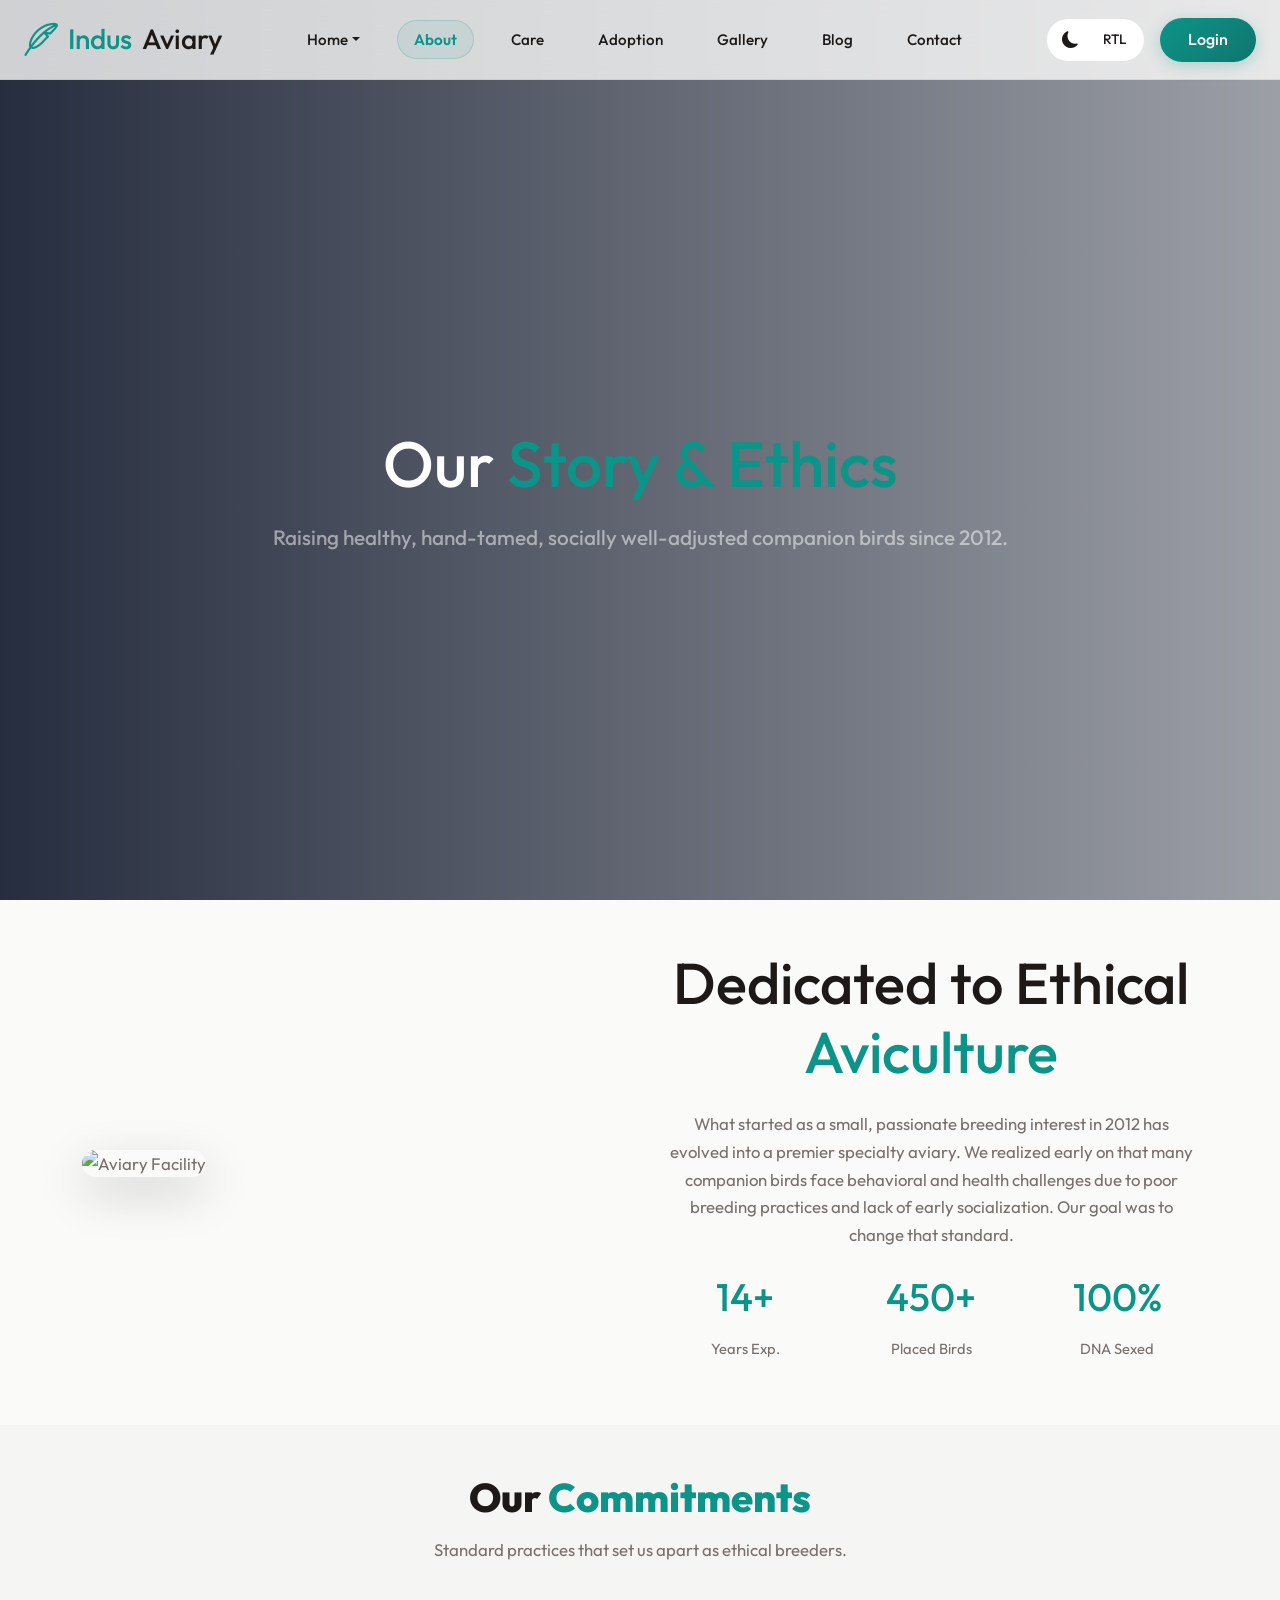
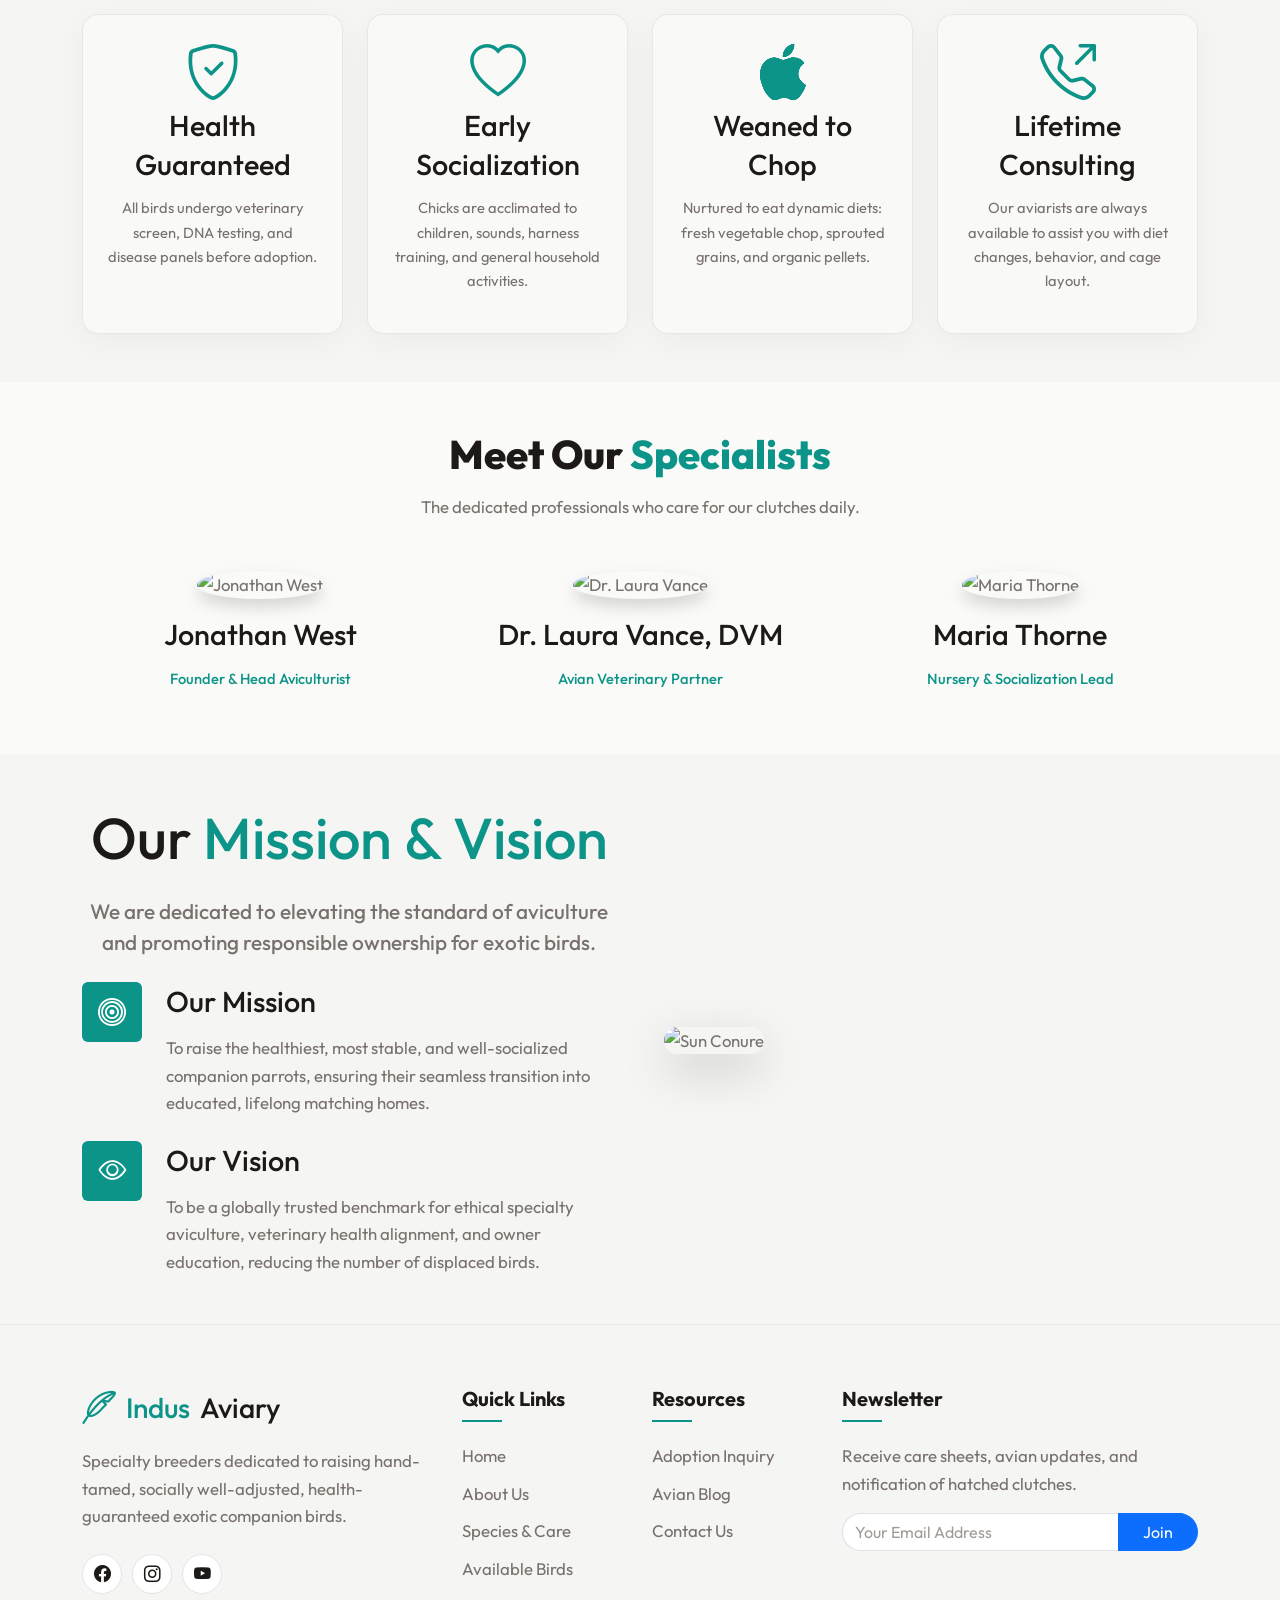
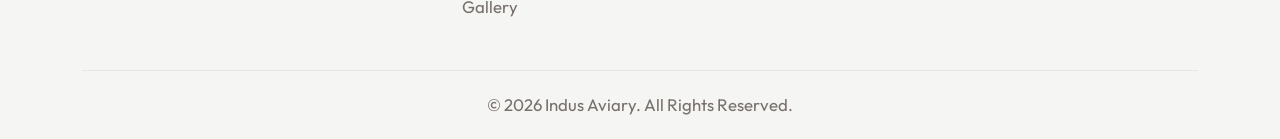
==== commit 3dd0172d: "U" ====
--- a/about.html
+++ b/about.html
@@ -88,7 +88,7 @@
 
     <!-- Hero Banner -->
     <section class="hero-wrapper"
-        style="background-image: url('images/umbrella.png'); min-height: 60vh;">
+        style="background-image: url('https://encrypted-tbn0.gstatic.com/images?q=tbn:ANd9GcRzyCR8tmAaFIXxuxD96onss2Oib7WI8Sflyi-Ijlx1BrTP-2jWcT54IlE&s=10'); min-height: 60vh;">
         <div class="hero-overlay"></div>
         <div class="container hero-content text-center pt-5 mt-5">
             <h1 class="display-3 fw-bold text-white fade-up">Our <span class="text-primary">Story & Ethics</span></h1>
@@ -101,13 +101,12 @@
         <div class="container">
             <div class="row align-items-center g-5">
                 <div class="col-lg-6 fade-right">
-                    <img src="images/macaw.png"
-                        class="img-fluid rounded-4 shadow-lg" alt="Aviary Facility" loading="lazy" decoding="async">
+                    <img src="https://i.ytimg.com/vi/-bAbX1RzZ-w/hq720.jpg?sqp=-oaymwEhCK4FEIIDSFryq4qpAxMIARUAAAAAGAElAADIQj0AgKJD&rs=AOn4CLA3UBgwmUJmW_6SOBBz0qsho7K9qg"
+                        class="img-fluid rounded-4 shadow-lg w-100 ethical-about-img" alt="Aviary Facility" loading="lazy" decoding="async">
                 </div>
                 <div class="col-lg-6 fade-left text-center">
                     <h2 class="fw-bold mb-4">Dedicated to Ethical <span class="text-primary">Aviculture</span></h2>
                     <p>What started as a small, passionate breeding interest in 2012 has evolved into a premier specialty aviary. We realized early on that many companion birds face behavioral and health challenges due to poor breeding practices and lack of early socialization. Our goal was to change that standard.</p>
-                    <p>Today, <strong>Indus Aviary</strong> operates a state-of-the-art breeding facility designed with strict quarantine parameters, advanced air filtration systems, and spacious nurseries. We raise our birds under direct veterinary guidelines, focusing on hand-raising, positive reinforcement conditioning, and weaning them onto diverse, nutritious diets.</p>
                     <div class="row mt-4">
                         <div class="col-4">
                             <h3 class="text-primary fw-bold">14+</h3>
@@ -228,7 +227,7 @@
                     </div>
                 </div>
                 <div class="col-lg-6 fade-left">
-                    <img src="images/conure.png"
+                    <img src="https://encrypted-tbn0.gstatic.com/images?q=tbn:ANd9GcSQpzMIjIsdGtTWOwRnlkHx-T461O_WWHcI4erXaZvT3BzufjYnGITft8Mc&s=10"
                         class="img-fluid rounded-4 shadow-lg w-100" style="height: 500px; object-fit: cover;"
                         alt="Sun Conure" loading="lazy" decoding="async">
                 </div>
--- a/css/style.css
+++ b/css/style.css
@@ -1855,6 +1855,13 @@
   justify-content: center;
 }
 
+/* Fix home-1 hero overlapping fixed header and center contents */
+.page-home .hero-wrapper {
+  padding-top: calc(var(--header-height) + 60px) !important;
+  padding-bottom: 80px !important;
+  min-height: auto !important;
+}
+
 /* Specifically center home-2 hero buttons */
 .page-home .hero-wrapper .d-flex,
 .page-home .dark-hero .d-flex {
@@ -1863,6 +1870,13 @@
 
 /* Stack hero buttons one-by-one on small mobile screens */
 @media (max-width: 576px) {
+  .hero-wrapper,
+  .dark-hero {
+    min-height: auto !important;
+    padding-top: 120px !important;
+    padding-bottom: 60px !important;
+  }
+
   .page-home .hero-wrapper .d-flex,
   .page-home .dark-hero .d-flex {
     flex-direction: column !important;
@@ -1957,6 +1971,15 @@
   text-align: center !important;
 }
 
+/* Enforce full-width direct children and images inside companion bird cards to prevent left/right gaps */
+.page-home section .card > div {
+  width: 100% !important;
+}
+
+.page-home section .card img {
+  width: 100% !important;
+}
+
 /* Specific fix for metric lists inside cards to ensure they are centered */
 .page-home section .metrics-list {
   align-items: center !important;
@@ -1965,4 +1988,101 @@
 .page-home section .metric-row {
   justify-content: center !important;
   gap: 16px;
+}
+
+/* Vertically straight alignment for membership points inside homepage2 cards */
+.membership-list {
+  text-align: start !important;
+  display: inline-block !important;
+  width: auto !important;
+  max-width: 100%;
+  margin: 0 auto !important;
+}
+
+.membership-list li {
+  text-align: start !important;
+  display: flex !important;
+  align-items: flex-start !important;
+  justify-content: flex-start !important;
+}
+
+/* FAQ Section Styles */
+.faq-item {
+  background: var(--bg-card);
+  border: 1px solid var(--border-color);
+  border-radius: 12px;
+  overflow: hidden;
+  transition: var(--transition);
+}
+
+.faq-question {
+  background: transparent;
+  border: none;
+  padding: 20px 24px;
+  font-size: 1.15rem;
+  font-weight: 500;
+  color: var(--text-main);
+  text-align: left;
+  transition: var(--transition);
+  cursor: pointer;
+  outline: none;
+}
+
+[dir="rtl"] .faq-question {
+  text-align: right;
+}
+
+.faq-icon {
+  font-size: 1.1rem;
+  color: var(--text-muted);
+  transition: transform 0.4s cubic-bezier(0.175, 0.885, 0.32, 1.275), color 0.3s ease;
+}
+
+/* Question Hover: background changes, card scales, text changes to primary color */
+.faq-item:hover {
+  transform: translateY(-2px);
+  border-color: var(--primary);
+  box-shadow: 0 10px 25px -5px rgba(13, 148, 136, 0.1), 0 8px 10px -6px rgba(13, 148, 136, 0.1);
+}
+
+.faq-question:hover {
+  color: var(--primary);
+}
+
+/* Question Hover triggers dropdown symbol hover: rotates, changes to secondary color */
+.faq-question:hover .faq-icon {
+  color: var(--secondary) !important;
+  transform: scale(1.2);
+}
+
+/* Icon rotation when active / expanded */
+.faq-question[aria-expanded="true"] .faq-icon {
+  transform: rotate(180deg) scale(1.1);
+  color: var(--primary) !important;
+}
+
+.faq-question[aria-expanded="true"]:hover .faq-icon {
+  color: var(--secondary) !important;
+}
+
+.faq-answer {
+  padding: 0 24px 24px 24px;
+  color: var(--text-muted);
+  font-size: 1rem;
+  line-height: 1.6;
+  border-top: 1px solid var(--border-color);
+  animation: faqFadeIn 0.4s ease;
+}
+
+@keyframes faqFadeIn {
+  from { opacity: 0; transform: translateY(-5px); }
+  to { opacity: 1; transform: translateY(0); }
+}
+
+/* Increase about page ethical section image height at 1024px (and up) */
+@media (min-width: 992px) {
+  .ethical-about-img {
+    height: 335px !important;
+    object-fit: cover !important;
+  }
 }
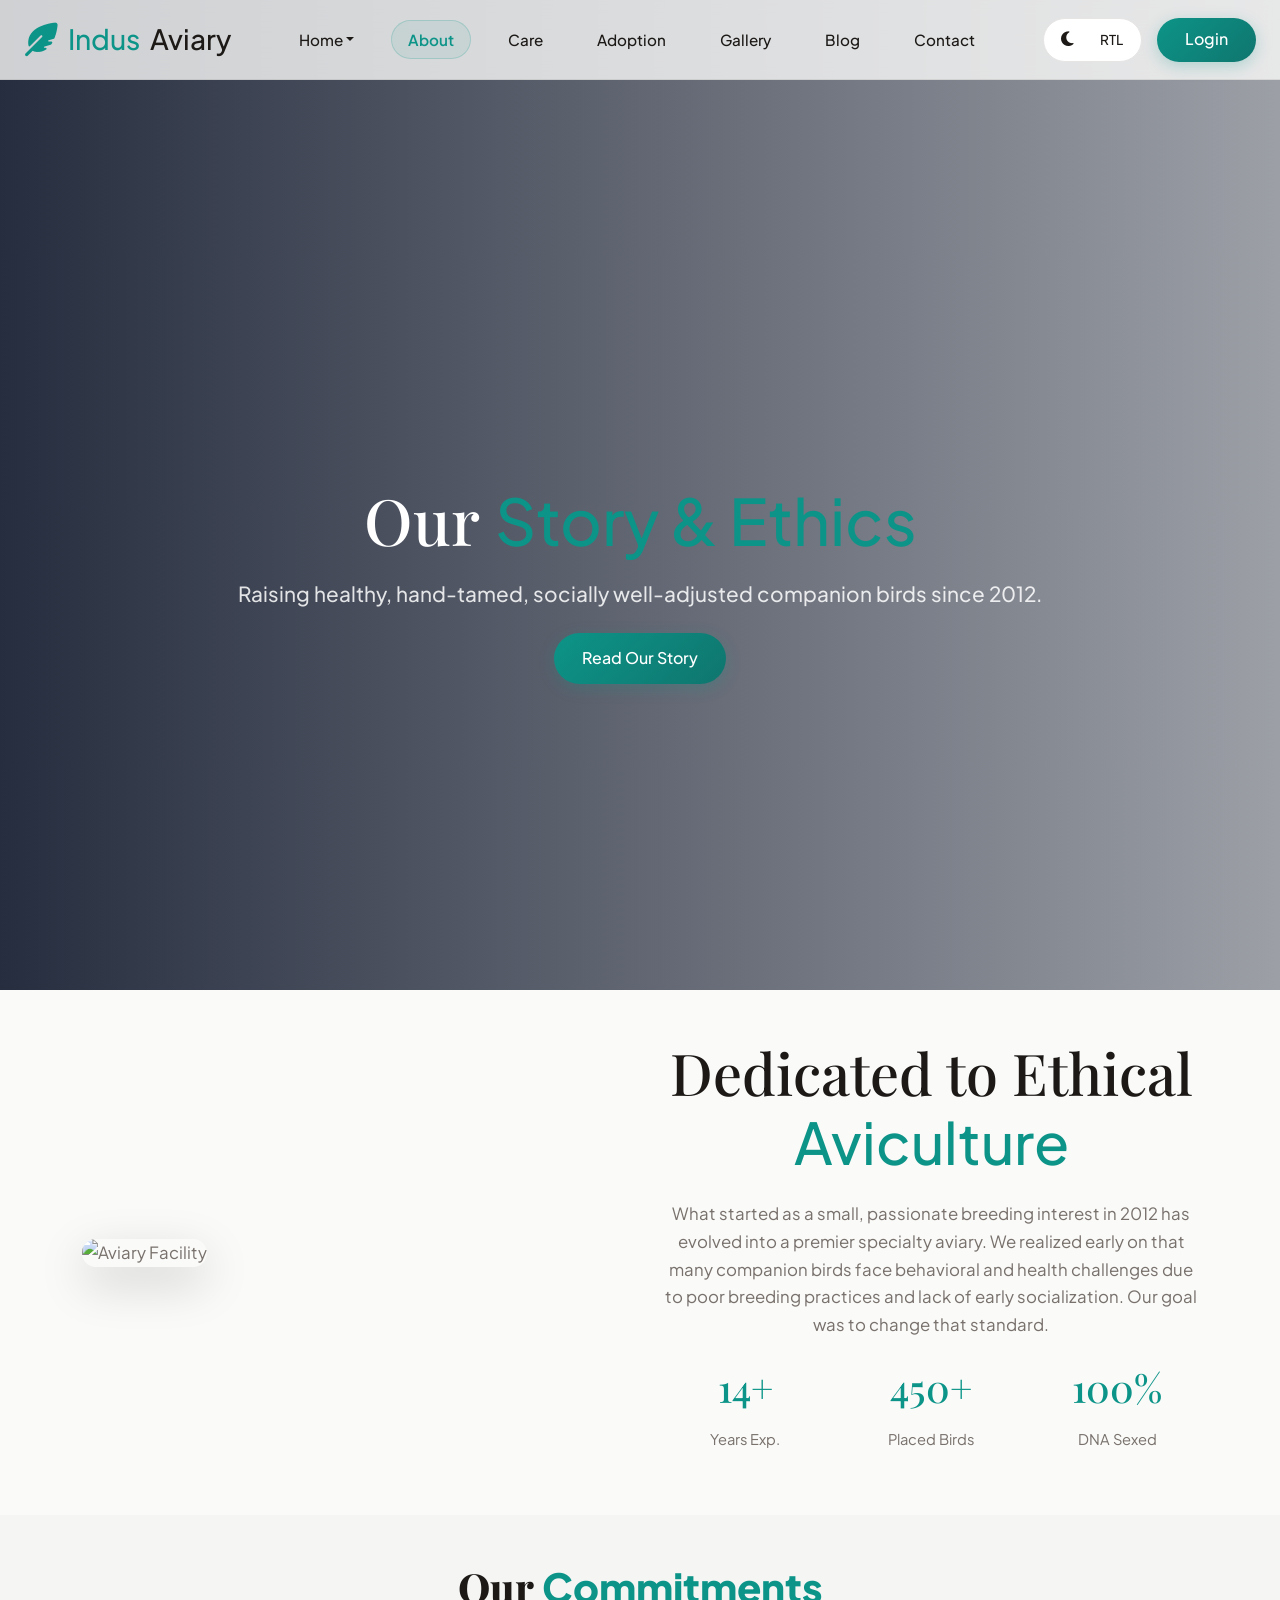
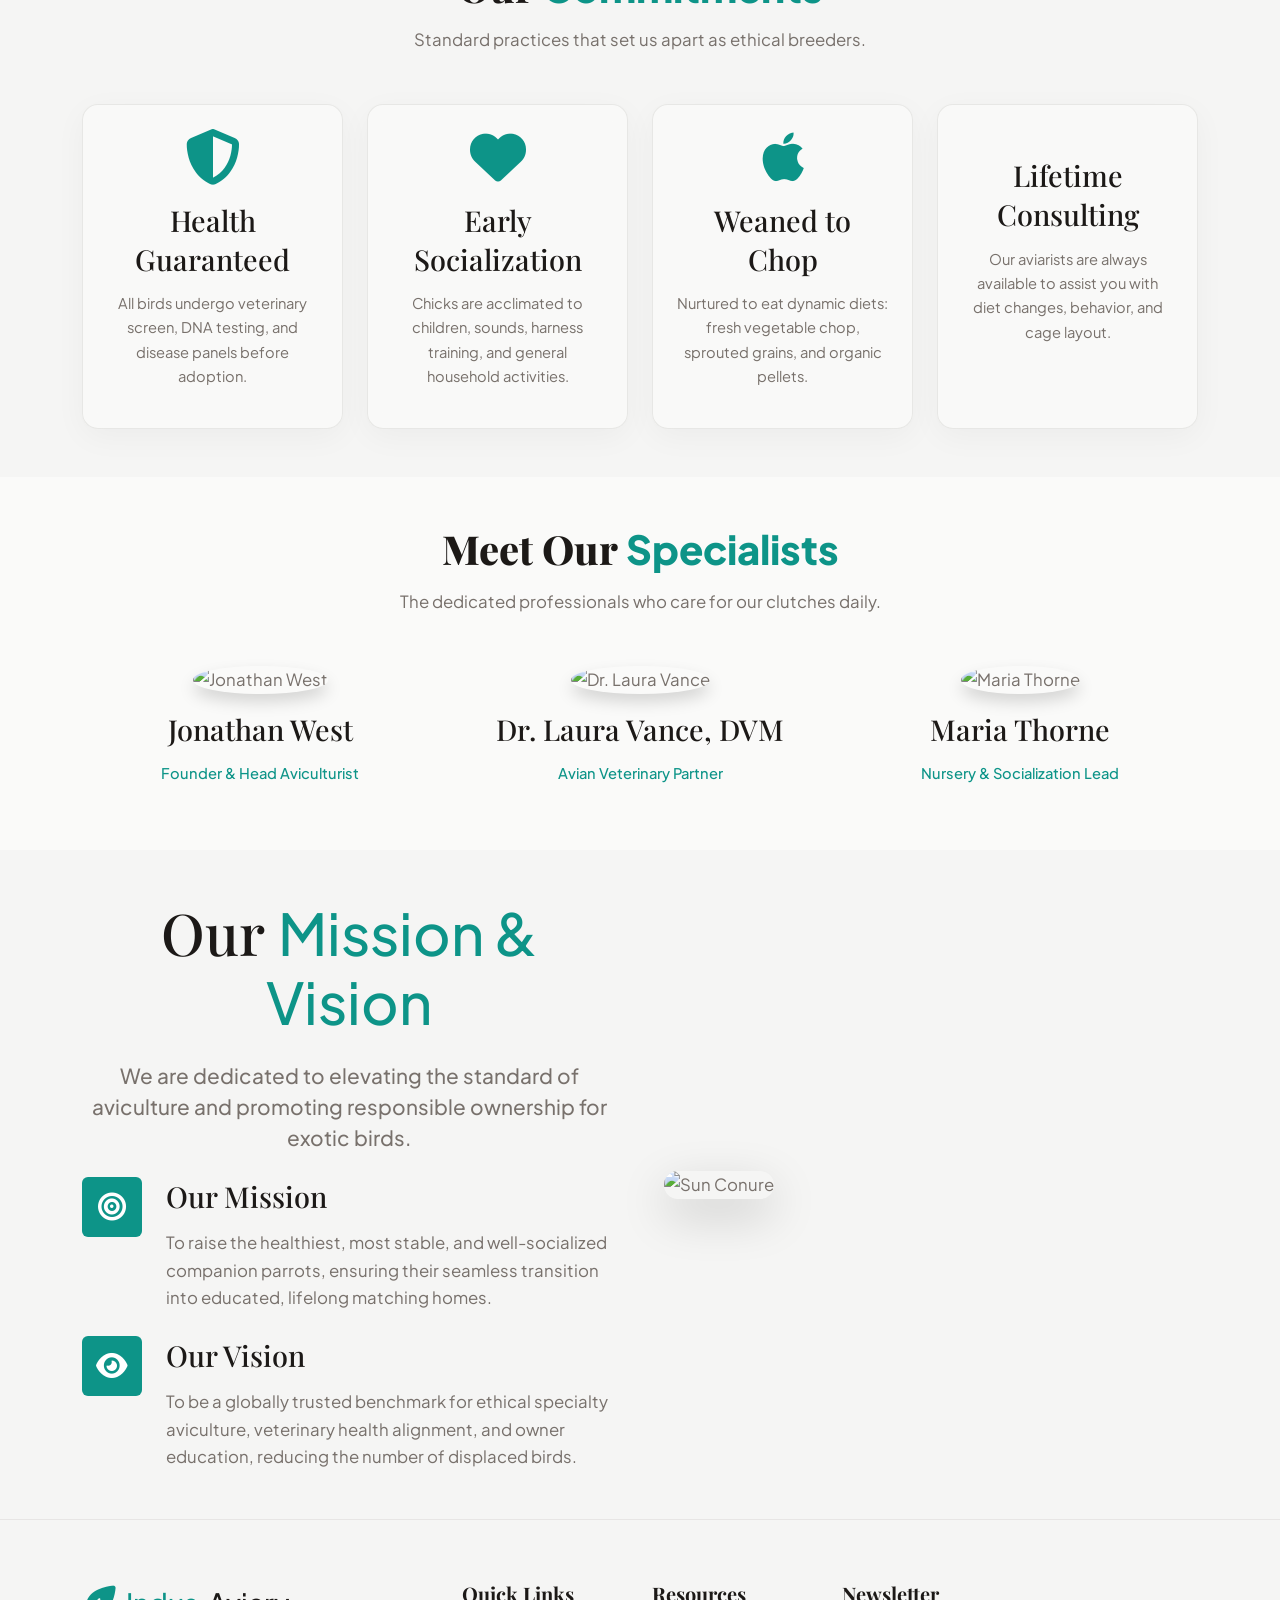
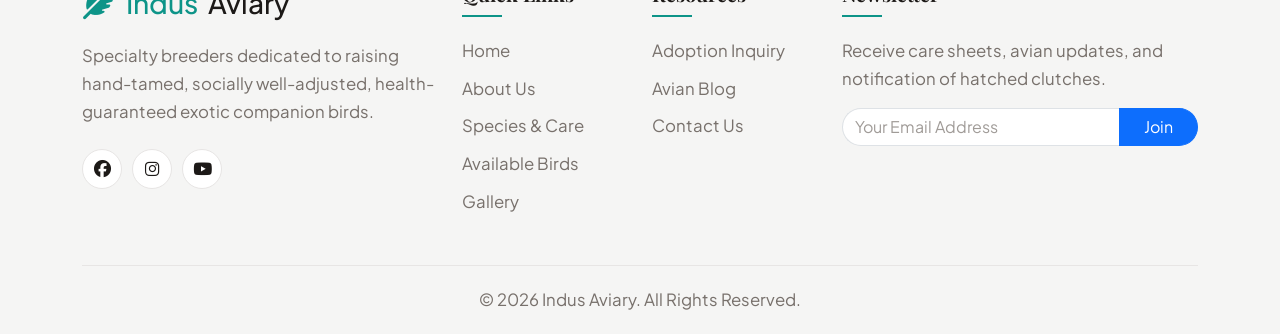
==== commit 7f19150e: "U" ====
--- a/about.html
+++ b/about.html
@@ -93,11 +93,14 @@
         <div class="container hero-content text-center pt-5 mt-5">
             <h1 class="display-3 fw-bold text-white fade-up">Our <span class="text-primary">Story & Ethics</span></h1>
             <p class="lead text-white-50 fade-up stagger-1">Raising healthy, hand-tamed, socially well-adjusted companion birds since 2012.</p>
+            <div class="d-flex justify-content-center mt-4">
+                <a href="#story-section" class="btn-premium fade-up stagger-2">Read Our Story</a>
+            </div>
         </div>
     </section>
 
     <!-- Company Story -->
-    <section class="bg-main py-5 overflow-hidden">
+    <section id="story-section" class="bg-main py-5 overflow-hidden">
         <div class="container">
             <div class="row align-items-center g-5">
                 <div class="col-lg-6 fade-right">
--- a/css/style.css
+++ b/css/style.css
@@ -1,16 +1,12 @@
-/* 
- * Indus Aviary — Exotic Bird & Parrot Breeding Specialty
- * Premium, Modern, Dark Mode Ready, Fully Responsive
- */
-
-@import url('https://fonts.googleapis.com/css2?family=Outfit:wght@100..900&display=swap');
+@import url('https://fonts.googleapis.com/css2?family=Playfair+Display:ital,wght@0,400..900;1,400..900&family=Plus+Jakarta+Sans:ital,wght@0,200..800;1,200..800&display=swap');
+@import url('https://cdnjs.cloudflare.com/ajax/libs/font-awesome/6.5.1/css/all.min.css');
 
 :root {
   /* Color Palette */
   --primary: #0D9488;
   --primary-hover: #0F766E;
-  --secondary: #D97706;
-  --accent: #F59E0B;
+  --secondary: #0F766E; /* Aligned to primary brand palette (dark teal) */
+  --accent: #0D9488; /* Aligned to primary brand palette (teal) */
   --success: #16A34A;
 
   /* Light Theme Backgrounds */
@@ -27,17 +23,24 @@
   --glass-shadow: 0 8px 32px 0 rgba(28, 25, 23, 0.04);
 
   /* Miscellaneous */
-  --font-family: 'Outfit', sans-serif;
+  --font-headings: 'Playfair Display', serif;
+  --font-body: 'Plus Jakarta Sans', sans-serif;
+  --font-family: var(--font-body);
   --transition: all 0.3s cubic-bezier(0.4, 0, 0.2, 1);
   --header-height: 80px;
 }
 
 [data-theme="dark"] {
+  --primary: #14B8A6; /* Brightened teal for dark mode contrast */
+  --primary-hover: #2DD4BF; /* Lighter teal hover */
+  --secondary: #2DD4BF; /* Lighter teal */
+  --accent: #14B8A6; /* Brightened teal */
+  
   --bg-main: #1C1917;
   --bg-secondary: #292524;
   --bg-card: #292524;
   --text-main: #F5F5F4;
-  --text-muted: #A8A29E;
+  --text-muted: #D6D3D1; /* Brightened muted text (from #A8A29E) for readability */
   --border-color: #44403C;
 
   --glass-bg: rgba(28, 25, 23, 0.85);
@@ -82,7 +85,7 @@
 /* Typography System */
 h1,
 .h1 {
-  font-family: var(--font-family);
+  font-family: var(--font-headings);
   font-weight: 580;
   /* Max weight — never 600+ */
   font-size: clamp(3.0rem, 8vw, 4.5rem);
@@ -102,7 +105,7 @@
 
 h2,
 .h2 {
-  font-family: var(--font-family);
+  font-family: var(--font-headings);
   font-weight: 540;
   /* Max weight — never 600+ */
   font-size: clamp(2.2rem, 5vw, 3.2rem);
@@ -122,7 +125,7 @@
 
 h3,
 .h3 {
-  font-family: var(--font-family);
+  font-family: var(--font-headings);
   font-weight: 520;
   /* Max weight — never 600+ */
   font-size: clamp(1.8rem, 4vw, 2.2rem);
@@ -146,7 +149,7 @@
 .h5,
 h6,
 .h6 {
-  font-family: var(--font-family);
+  font-family: var(--font-headings);
   font-weight: 500;
   /* Subheading level */
   font-size: clamp(1.4rem, 3vw, 1.8rem);
@@ -1354,56 +1357,75 @@
   }
 }
 
-/* Subpages Hero Height Increase overrides */
-.page-about .hero-wrapper {
-  min-height: 900px !important;
-}
-
-.page-care .hero-wrapper {
-  min-height: 900px !important;
-}
-
-.page-adoption .hero-wrapper {
-  min-height: 900px !important;
-}
-
-.page-gallery .hero-wrapper {
-  min-height: 900px !important;
-}
-
-.page-education .hero-wrapper {
-  min-height: 900px !important;
-}
-
-.page-contact .hero-wrapper {
-  min-height: 900px !important;
-}
-
-/* Decrease hero section height on mobile (360px viewport) */
-@media (max-width: 600px) {
-
+/* Subpages Hero Height overrides - Increased heights for 360px, 768px, 1024px, 1440px viewports */
+.page-about .hero-wrapper,
+.page-care .hero-wrapper,
+.page-adoption .hero-wrapper,
+.page-gallery .hero-wrapper,
+.page-education .hero-wrapper,
+.page-contact .hero-wrapper,
+.page-species-details .hero-wrapper,
+.page-blog-details .hero-wrapper {
+  min-height: 110vh !important; /* Default for desktop and 1024px viewports */
+  padding-top: calc(var(--header-height) + 120px) !important;
+  padding-bottom: 120px !important;
+}
+
+@media (min-width: 1440px) {
   .page-about .hero-wrapper,
   .page-care .hero-wrapper,
   .page-adoption .hero-wrapper,
   .page-gallery .hero-wrapper,
   .page-education .hero-wrapper,
-  .page-contact .hero-wrapper {
-    min-height: 360px !important;
-  }
-}
-
-/* Subpages Hero Height Increase overrides for Details Pages */
-.page-species-details .hero-wrapper,
-.page-blog-details .hero-wrapper {
-  min-height: 900px !important;
-}
-
-/* Decrease hero section height on mobile (360px viewport) for Details Pages */
-@media (max-width: 600px) {
-
+  .page-contact .hero-wrapper,
   .page-species-details .hero-wrapper,
   .page-blog-details .hero-wrapper {
-    min-height: 360px !important;
+    min-height: 150vh !important; /* Specific increase for 1440px+ viewports */
+  }
+}
+
+@media (max-width: 1024px) {
+  .page-about .hero-wrapper,
+  .page-care .hero-wrapper,
+  .page-adoption .hero-wrapper,
+  .page-gallery .hero-wrapper,
+  .page-education .hero-wrapper,
+  .page-contact .hero-wrapper,
+  .page-species-details .hero-wrapper,
+  .page-blog-details .hero-wrapper {
+    min-height: 110vh !important; /* Specific override for 1024px */
+    padding-top: calc(var(--header-height) + 100px) !important;
+    padding-bottom: 100px !important;
+  }
+}
+
+@media (max-width: 768px) {
+  .page-about .hero-wrapper,
+  .page-care .hero-wrapper,
+  .page-adoption .hero-wrapper,
+  .page-gallery .hero-wrapper,
+  .page-education .hero-wrapper,
+  .page-contact .hero-wrapper,
+  .page-species-details .hero-wrapper,
+  .page-blog-details .hero-wrapper {
+    min-height: 100vh !important; /* Specific increase for 768px */
+    padding-top: calc(var(--header-height) + 80px) !important;
+    padding-bottom: 80px !important;
+  }
+}
+
+@media (max-width: 360px) {
+  .page-about .hero-wrapper,
+  .page-care .hero-wrapper,
+  .page-adoption .hero-wrapper,
+  .page-gallery .hero-wrapper,
+  .page-education .hero-wrapper,
+  .page-contact .hero-wrapper,
+  .page-species-details .hero-wrapper,
+  .page-blog-details .hero-wrapper {
+    min-height: 95vh !important; /* Specific increase for 360px viewports */
+    padding-top: calc(var(--header-height) + 65px) !important;
+    padding-bottom: 65px !important;
   }
 }
 
@@ -2085,4 +2107,33 @@
     height: 335px !important;
     object-fit: cover !important;
   }
+}
+
+/* Status Color Contrast and Readability Enhancements */
+.text-warning {
+  color: #B45309 !important; /* High contrast amber in light mode */
+}
+
+[data-theme="dark"] .text-warning {
+  color: #FBBF24 !important; /* Bright amber in dark mode */
+}
+
+.text-danger {
+  color: #DC2626 !important; /* High contrast red in light mode */
+}
+
+[data-theme="dark"] .text-danger {
+  color: #F87171 !important; /* Bright red/coral in dark mode */
+}
+
+.text-success {
+  color: #15803D !important; /* High contrast green in light mode */
+}
+
+[data-theme="dark"] .text-success {
+  color: #4ADE80 !important; /* Bright green in dark mode */
+}
+
+.text-white-50 {
+  color: rgba(255, 255, 255, 0.85) !important; /* Improved contrast for hero descriptions */
 }
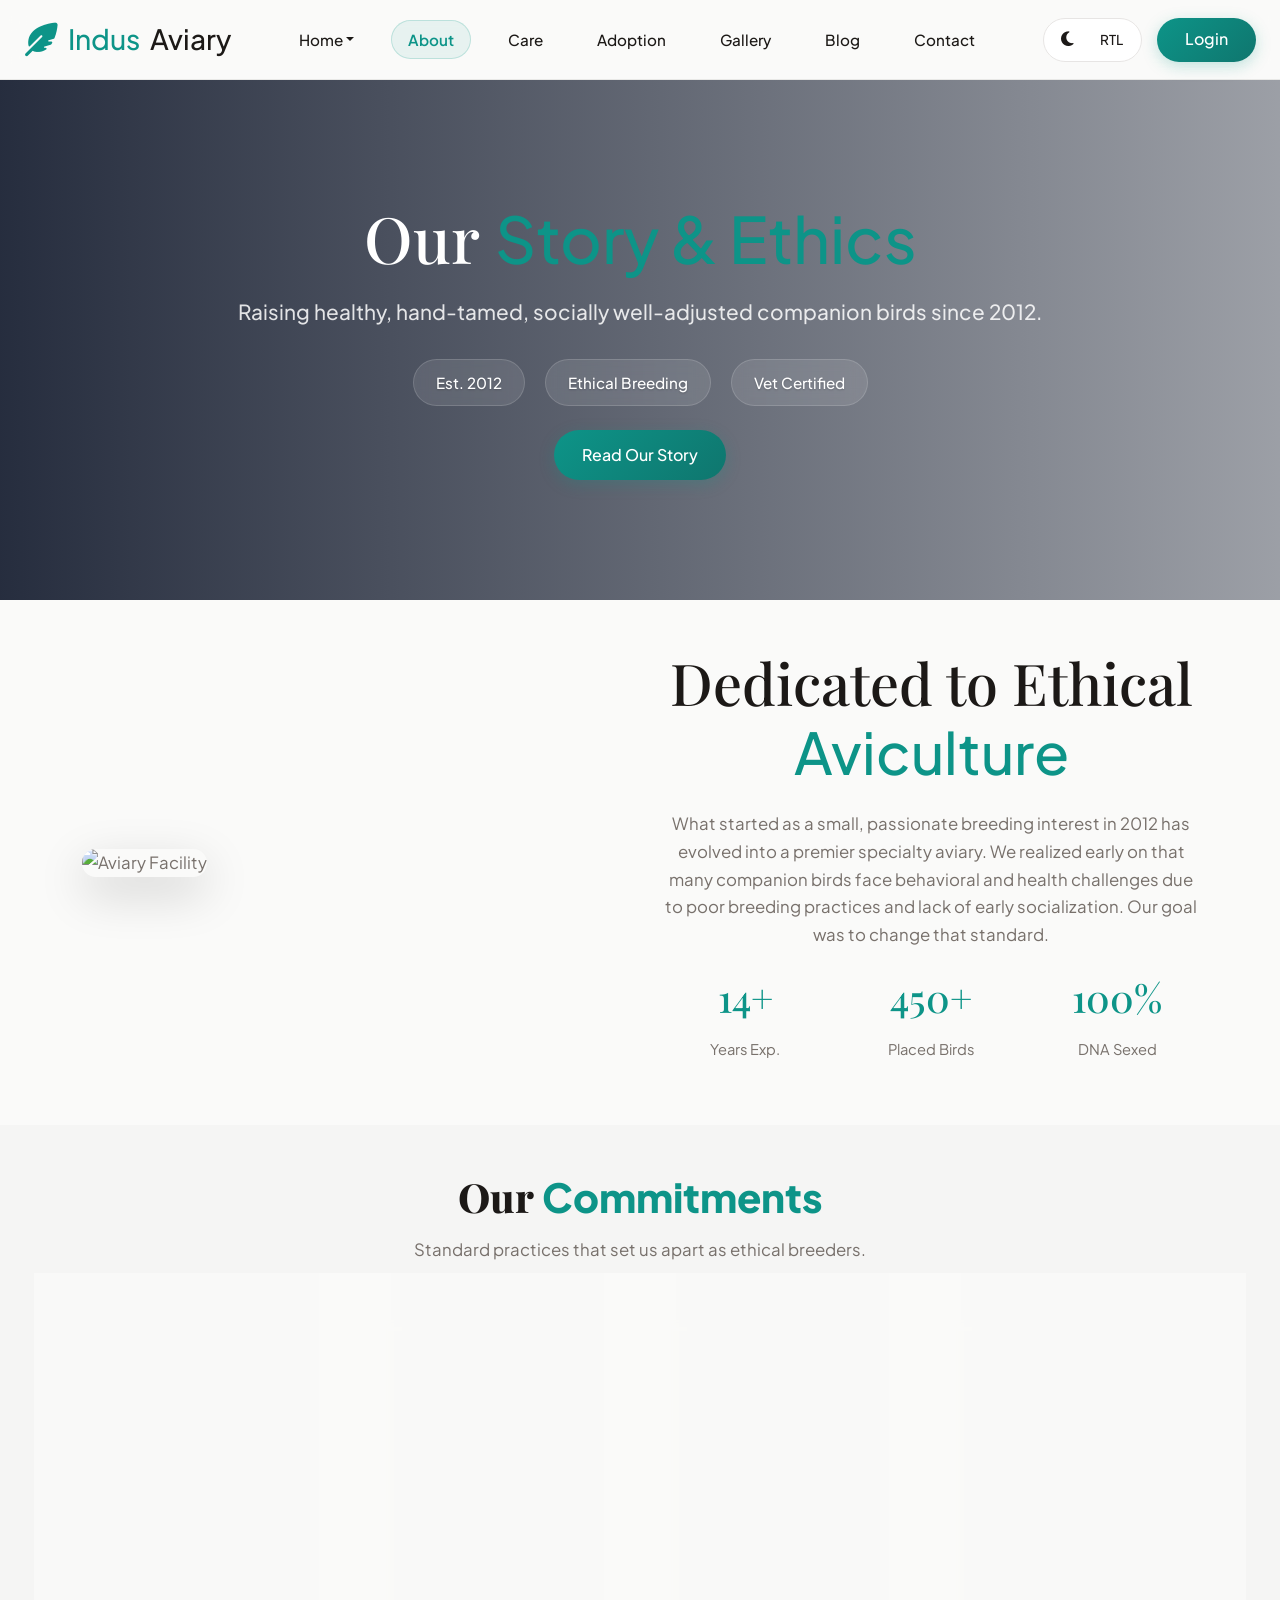
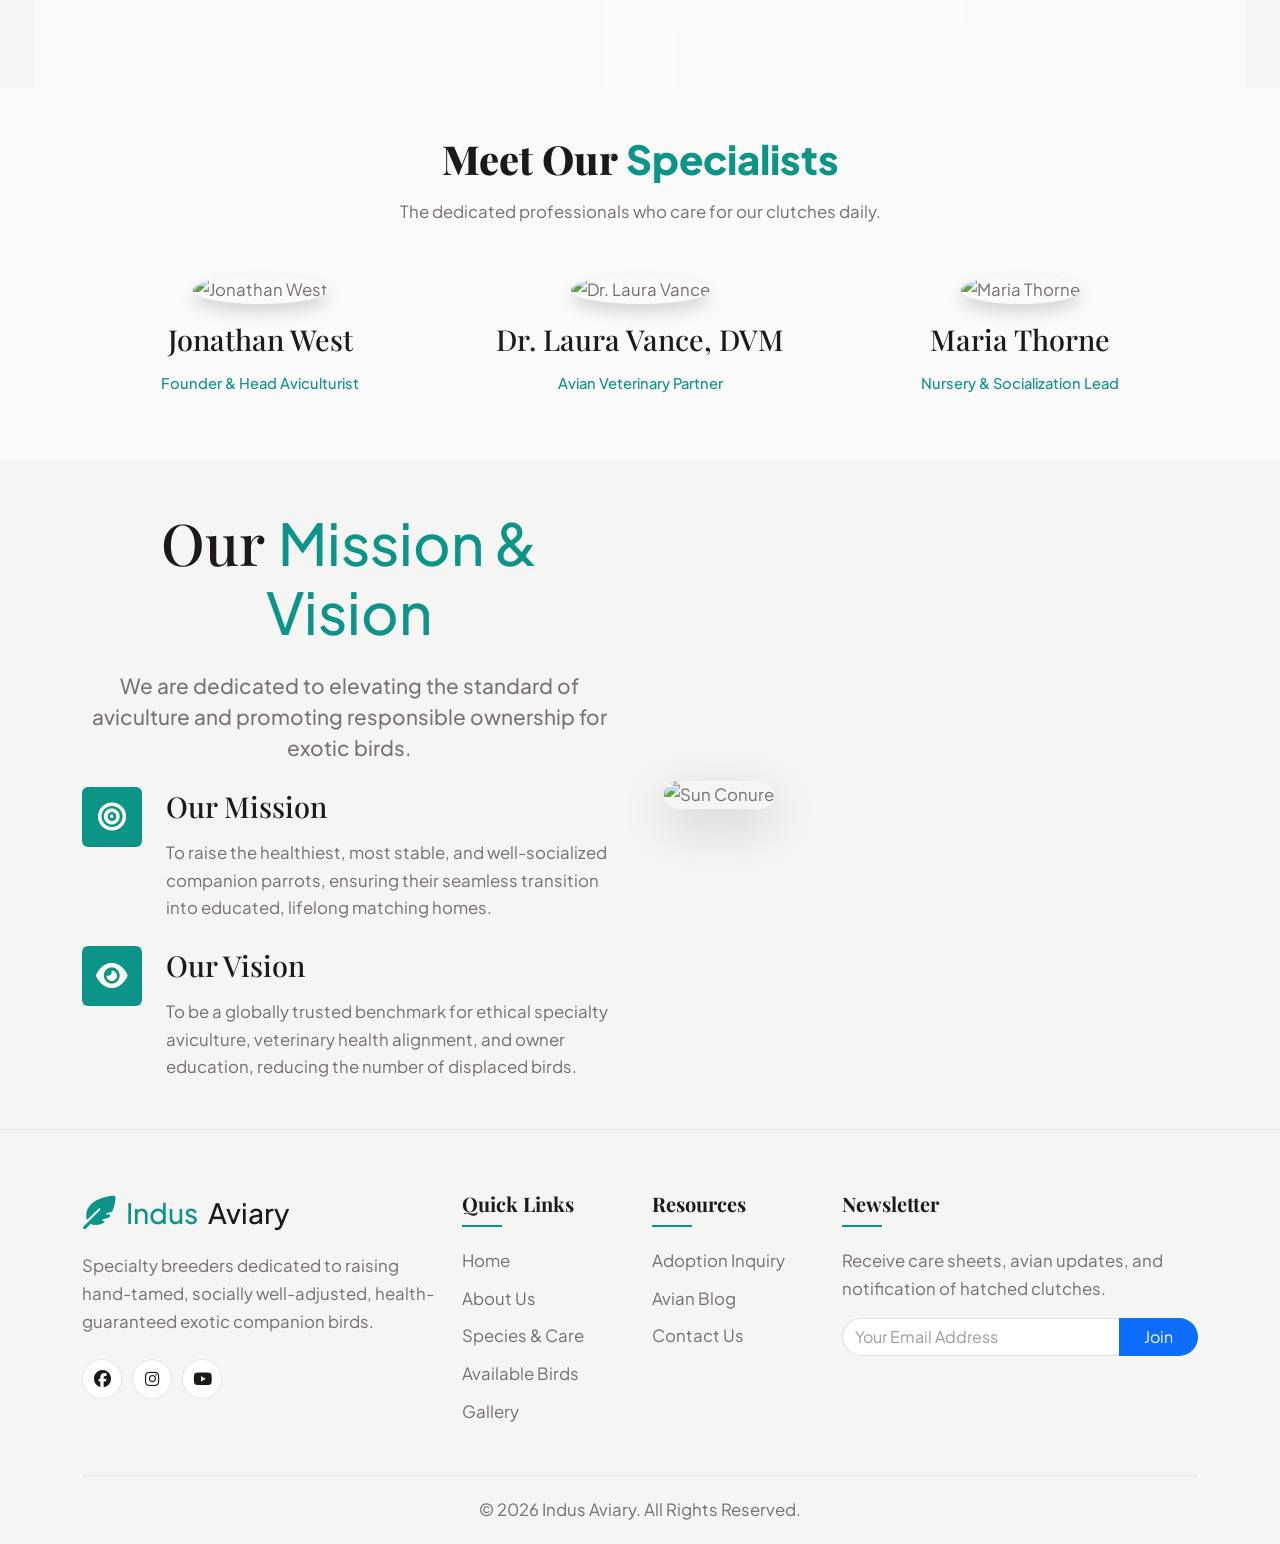
==== commit 5b1e7c8c: "U" ====
--- a/about.html
+++ b/about.html
@@ -93,8 +93,19 @@
         <div class="container hero-content text-center pt-5 mt-5">
             <h1 class="display-3 fw-bold text-white fade-up">Our <span class="text-primary">Story & Ethics</span></h1>
             <p class="lead text-white-50 fade-up stagger-1">Raising healthy, hand-tamed, socially well-adjusted companion birds since 2012.</p>
+            <div class="hero-extra hero-features-row fade-up stagger-2">
+                <div class="hero-feature-item">
+                    <span>Est. 2012</span>
+                </div>
+                <div class="hero-feature-item">
+                    <span>Ethical Breeding</span>
+                </div>
+                <div class="hero-feature-item">
+                    <span>Vet Certified</span>
+                </div>
+            </div>
             <div class="d-flex justify-content-center mt-4">
-                <a href="#story-section" class="btn-premium fade-up stagger-2">Read Our Story</a>
+                <a href="#story-section" class="btn-premium fade-up stagger-3">Read Our Story</a>
             </div>
         </div>
     </section>
--- a/css/style.css
+++ b/css/style.css
@@ -690,6 +690,59 @@
 .hero-content {
   position: relative;
   z-index: 2;
+}
+
+.hero-features-row {
+  display: flex;
+  justify-content: center;
+  gap: 12px;
+  margin: 1.5rem auto 0 auto;
+  flex-wrap: wrap;
+  max-width: 850px;
+}
+
+.hero-feature-item {
+  background: rgba(255, 255, 255, 0.1);
+  backdrop-filter: blur(8px);
+  -webkit-backdrop-filter: blur(8px);
+  border: 1px solid rgba(255, 255, 255, 0.15);
+  padding: 8px 16px;
+  border-radius: 50px;
+  color: #fff;
+  display: inline-flex;
+  align-items: center;
+  gap: 8px;
+  font-size: 0.85rem;
+  font-weight: 500;
+  transition: var(--transition);
+  text-shadow: 0 1px 2px rgba(0,0,0,0.2);
+}
+
+.hero-feature-item i {
+  color: var(--primary);
+  font-size: 1rem;
+}
+
+.hero-feature-item:hover {
+  background: rgba(255, 255, 255, 0.2);
+  transform: translateY(-2px);
+  box-shadow: 0 4px 12px rgba(0,0,0,0.15);
+}
+
+@media (min-width: 768px) {
+  .hero-features-row {
+    gap: 20px;
+    margin-top: 2rem;
+  }
+  
+  .hero-feature-item {
+    padding: 10px 22px;
+    font-size: 0.95rem;
+  }
+  
+  .hero-feature-item i {
+    font-size: 1.15rem;
+  }
 }
 
 /* Footer */
@@ -1429,6 +1482,57 @@
   }
 }
 
+/* Desktop & Tablet Hero Spacing Adjustments (768px, 1024px, and 1440px) - Defined after global overrides to ensure they take precedence */
+@media (min-width: 768px) {
+  .page-about .hero-wrapper,
+  .page-care .hero-wrapper,
+  .page-adoption .hero-wrapper,
+  .page-gallery .hero-wrapper,
+  .page-education .hero-wrapper,
+  .page-contact .hero-wrapper {
+    margin-top: var(--header-height) !important;
+    padding-top: 60px !important;
+    padding-bottom: 60px !important;
+    min-height: 480px !important;
+    background-position: center 30% !important;
+  }
+
+  .page-about .hero-wrapper .hero-content,
+  .page-care .hero-wrapper .hero-content,
+  .page-adoption .hero-wrapper .hero-content,
+  .page-gallery .hero-wrapper .hero-content,
+  .page-education .hero-wrapper .hero-content,
+  .page-contact .hero-wrapper .hero-content {
+    padding-top: 0 !important;
+    margin-top: 0 !important;
+  }
+}
+
+@media (min-width: 1024px) {
+  .page-about .hero-wrapper,
+  .page-care .hero-wrapper,
+  .page-adoption .hero-wrapper,
+  .page-gallery .hero-wrapper,
+  .page-education .hero-wrapper,
+  .page-contact .hero-wrapper {
+    min-height: 520px !important;
+  }
+}
+
+@media (min-width: 1440px) {
+  .page-about .hero-wrapper,
+  .page-care .hero-wrapper,
+  .page-adoption .hero-wrapper,
+  .page-gallery .hero-wrapper,
+  .page-education .hero-wrapper,
+  .page-contact .hero-wrapper {
+    padding-top: 50px !important;
+    padding-bottom: 50px !important;
+    min-height: 650px !important;
+    background-position: center 25% !important;
+  }
+}
+
 /* Hide headers and footers on details pages to show only contents */
 .page-species-details header,
 .page-species-details footer,
